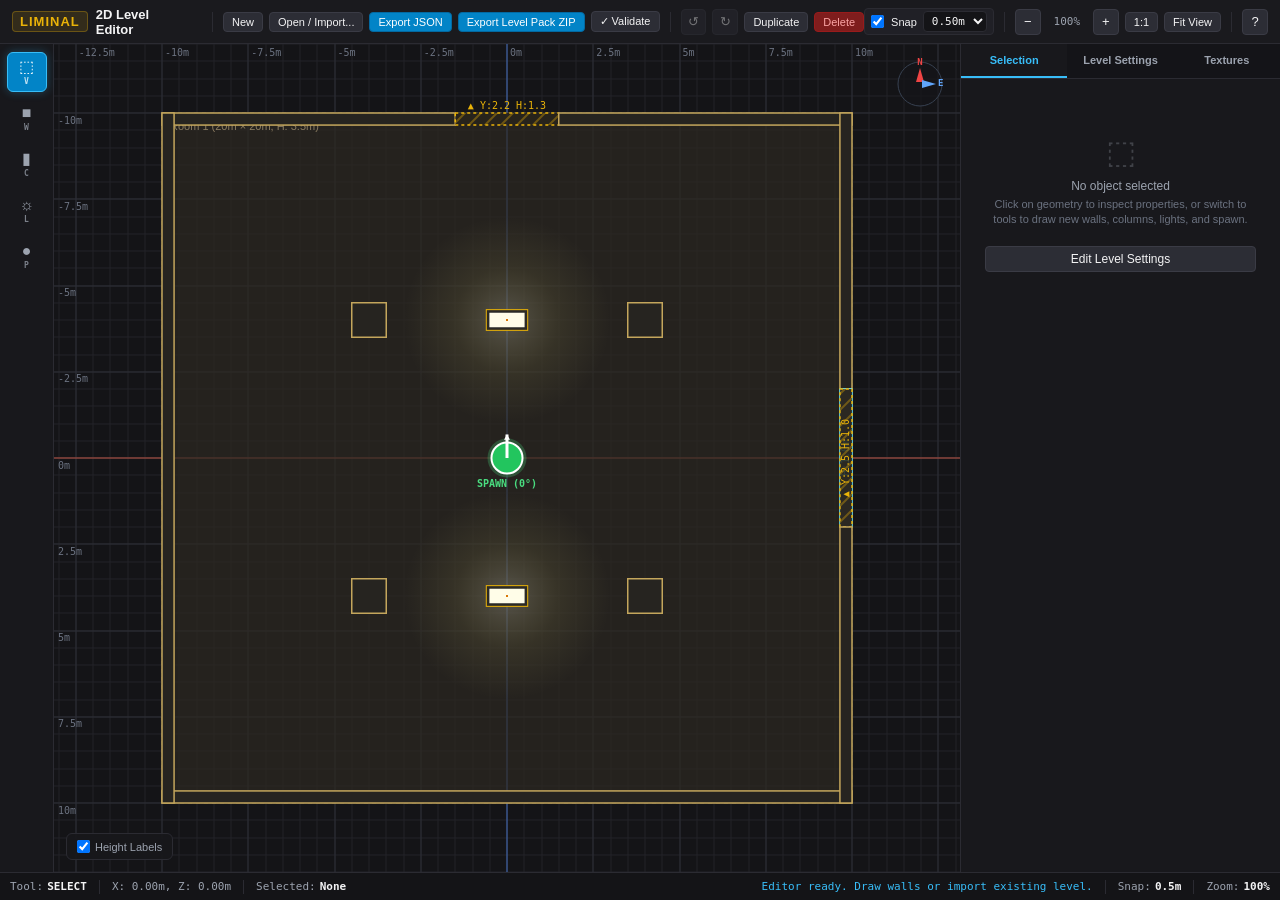
==== apps/liminal-rust/level-editor/index.html @ 93266866 "level editor" ====
<!DOCTYPE html>
<html lang="en">
<head>
  <meta charset="UTF-8">
  <meta name="viewport" content="width=device-width, initial-scale=1.0">
  <title>Liminal 2D Level Editor</title>
  <link rel="stylesheet" href="css/editor.css">
</head>
<body>
  <div class="editor-layout">
    <!-- TOP TOOLBAR -->
    <header class="app-toolbar">
      <div class="toolbar-group">
        <div class="app-title-group">
          <span class="app-logo">LIMINAL</span>
          <span class="app-name">2D Level Editor</span>
        </div>

        <div class="toolbar-divider"></div>

        <button class="btn btn-secondary btn-sm" id="btn-new" title="Create New Level">
          New
        </button>

        <input type="file" id="file-import-input" accept=".json,.zip" style="display: none;">
        <button class="btn btn-secondary btn-sm" id="btn-open" title="Open .json or .zip Level Pack">
          Open / Import...
        </button>

        <button class="btn btn-primary btn-sm" id="btn-export-json" title="Export standalone JSON level (Ctrl+S)">
          Export JSON
        </button>

        <button class="btn btn-primary btn-sm" id="btn-export-zip" title="Export complete .zip Level Pack with textures">
          Export Level Pack ZIP
        </button>

        <button class="btn btn-secondary btn-sm" id="btn-validate" title="Validate level compatibility with liminal-rust">
          ✓ Validate
        </button>

        <div class="toolbar-divider"></div>

        <button class="btn btn-secondary btn-icon-only" id="btn-undo" title="Undo (Ctrl+Z)" disabled>
          ↺
        </button>
        <button class="btn btn-secondary btn-icon-only" id="btn-redo" title="Redo (Ctrl+Y)" disabled>
          ↻
        </button>
        <button class="btn btn-secondary btn-sm" id="btn-duplicate" title="Duplicate selection (Ctrl+D)">
          Duplicate
        </button>
        <button class="btn btn-danger btn-sm" id="btn-delete" title="Delete selection (Del)">
          Delete
        </button>
      </div>

      <div class="toolbar-group">
        <div class="snap-control-row">
          <label class="checkbox-label" title="Toggle Grid Snapping (G)">
            <input type="checkbox" id="chk-snap" checked>
            <span>Snap</span>
          </label>
          <select id="select-snap-step" title="Grid Snap Step" style="width: auto; padding: 2px 4px; font-size: 11px;">
            <option value="0.05">0.05m</option>
            <option value="0.10">0.10m</option>
            <option value="0.25">0.25m</option>
            <option value="0.50" selected>0.50m</option>
            <option value="1.00">1.00m</option>
          </select>
        </div>

        <div class="toolbar-divider"></div>

        <button class="btn btn-secondary btn-icon-only" id="btn-zoom-out" title="Zoom Out (-)">−</button>
        <span class="zoom-badge" id="zoom-display">100%</span>
        <button class="btn btn-secondary btn-icon-only" id="btn-zoom-in" title="Zoom In (+)">+</button>
        <button class="btn btn-secondary btn-sm" id="btn-zoom-reset" title="Reset Zoom to 100%">1:1</button>
        <button class="btn btn-secondary btn-sm" id="btn-fit-view" title="Fit Camera to Level Geometry">Fit View</button>

        <div class="toolbar-divider"></div>

        <button class="btn btn-secondary btn-icon-only" id="btn-shortcuts-help" title="Keyboard Shortcuts (?)">?</button>
      </div>
    </header>

    <!-- LEFT TOOL PALETTE -->
    <aside class="app-tools">
      <button class="tool-btn active" data-tool="select" title="Select / Move / Resize Geometry (V)">
        <span class="tool-icon">⬚</span>
        <span class="tool-key">V</span>
      </button>

      <button class="tool-btn" data-tool="wall" title="Wall Tool - Click & Drag to create walls (W)">
        <span class="tool-icon">■</span>
        <span class="tool-key">W</span>
      </button>

      <button class="tool-btn" data-tool="column" title="Column / Block Tool - Place pillars & blocks (C)">
        <span class="tool-icon">▮</span>
        <span class="tool-key">C</span>
      </button>

      <button class="tool-btn" data-tool="light" title="Ceiling Light Tool - Click to place fluorescent light (L)">
        <span class="tool-icon">☼</span>
        <span class="tool-key">L</span>
      </button>

      <button class="tool-btn" data-tool="spawn" title="Player Spawn Tool - Place or move spawn point (P)">
        <span class="tool-icon">●</span>
        <span class="tool-key">P</span>
      </button>
    </aside>

    <!-- CENTER CANVAS VIEW -->
    <main class="canvas-wrapper">
      <canvas id="editor-canvas"></canvas>

      <div class="canvas-overlay-controls">
        <label class="canvas-chk-label" title="Display height and elevation labels on wall segments">
          <input type="checkbox" id="chk-show-heights" checked>
          <span>Height Labels</span>
        </label>
      </div>
    </main>

    <!-- RIGHT PROPERTIES PANEL -->
    <aside class="app-properties" id="properties-container">
      <!-- Injected by properties.js -->
    </aside>

    <!-- BOTTOM STATUS BAR -->
    <footer class="app-statusbar">
      <div class="status-left">
        <span class="status-item">Tool: <strong id="status-tool">SELECT</strong></span>
        <span class="status-divider"></span>
        <span class="status-item" id="status-coords">X: 0.00m, Z: 0.00m</span>
        <span class="status-divider"></span>
        <span class="status-item">Selected: <strong id="status-selection">None</strong></span>
      </div>

      <div class="status-right">
        <span class="status-msg" id="status-msg">Ready</span>
        <span class="status-divider"></span>
        <span class="status-item">Snap: <strong id="status-snap">0.5m</strong></span>
        <span class="status-divider"></span>
        <span class="status-item">Zoom: <strong id="status-zoom">100%</strong></span>
      </div>
    </footer>
  </div>

  <!-- VALIDATION MODAL -->
  <div class="modal" id="validation-modal">
    <div class="modal-dialog">
      <div class="modal-header">
        <h3>Level Compatibility Validation</h3>
        <button class="btn btn-secondary btn-icon-only modal-close">✕</button>
      </div>
      <div class="modal-body" id="validation-results">
        <!-- Injected dynamically -->
      </div>
      <div class="modal-footer">
        <button class="btn btn-primary modal-close">Close</button>
      </div>
    </div>
  </div>

  <!-- KEYBOARD SHORTCUTS MODAL -->
  <div class="modal" id="shortcuts-modal">
    <div class="modal-dialog">
      <div class="modal-header">
        <h3>Keyboard & Mouse Shortcuts</h3>
        <button class="btn btn-secondary btn-icon-only modal-close">✕</button>
      </div>
      <div class="modal-body">
        <table class="shortcuts-table">
          <tr><td><kbd>V</kbd></td><td>Select Tool</td></tr>
          <tr><td><kbd>W</kbd></td><td>Wall Tool (Click & drag to draw wall rectangle)</td></tr>
          <tr><td><kbd>C</kbd> / <kbd>B</kbd></td><td>Column / Block Tool (Click to place pillar)</td></tr>
          <tr><td><kbd>L</kbd></td><td>Ceiling Light Tool (Click to place fixture)</td></tr>
          <tr><td><kbd>P</kbd></td><td>Player Spawn Tool (Click to place spawn point)</td></tr>
          <tr><td><kbd>Middle Click Drag</kbd> / <kbd>Space + Drag</kbd> / <kbd>Right Click Drag</kbd></td><td>Pan Camera View</td></tr>
          <tr><td><kbd>Mouse Wheel</kbd></td><td>Zoom in / out centered at cursor</td></tr>
          <tr><td><kbd>Shift + Click</kbd></td><td>Add / remove object from selection</td></tr>
          <tr><td><kbd>Drag on Canvas</kbd></td><td>Marquee selection box</td></tr>
          <tr><td><kbd>Drag Handles</kbd></td><td>Resize selected wall geometry</td></tr>
          <tr><td><kbd>G</kbd></td><td>Toggle Snap to Grid</td></tr>
          <tr><td><kbd>Ctrl/Cmd + Z</kbd></td><td>Undo</td></tr>
          <tr><td><kbd>Ctrl/Cmd + Y</kbd> / <kbd>Ctrl/Cmd + Shift + Z</kbd></td><td>Redo</td></tr>
          <tr><td><kbd>Ctrl/Cmd + D</kbd></td><td>Duplicate Selected Geometry</td></tr>
          <tr><td><kbd>Ctrl/Cmd + A</kbd></td><td>Select All Objects</td></tr>
          <tr><td><kbd>Delete</kbd> / <kbd>Backspace</kbd></td><td>Delete Selected Geometry</td></tr>
          <tr><td><kbd>Esc</kbd></td><td>Clear Selection / Return to Select Tool</td></tr>
          <tr><td><kbd>Ctrl/Cmd + S</kbd></td><td>Export Level JSON</td></tr>
        </table>
      </div>
      <div class="modal-footer">
        <button class="btn btn-primary modal-close">Close</button>
      </div>
    </div>
  </div>

  <!-- VENDOR & APPLICATION SCRIPTS -->
  <script src="js/jszip.min.js"></script>
  <script src="js/model.js"></script>
  <script src="js/renderer.js"></script>
  <script src="js/history.js"></script>
  <script src="js/properties.js"></script>
  <script src="js/io.js"></script>
  <script src="js/editor.js"></script>
  <script src="js/app.js"></script>
</body>
</html>
---- apps/liminal-rust/level-editor/css/editor.css ----
/* editor.css - Styling for Liminal 2D Level Editor */

:root {
  --bg-app: #121215;
  --bg-toolbar: #1a1a1e;
  --bg-panel: #18181c;
  --bg-card: #202025;
  --bg-input: #141417;
  --border-color: #2b2b32;
  --border-focus: #38bdf8;
  
  --text-main: #f4f4f5;
  --text-muted: #9ca3af;
  --text-subtle: #6b7280;

  --accent-cyan: #38bdf8;
  --accent-amber: #eab308;
  --accent-green: #22c55e;
  --accent-red: #ef4444;

  --header-height: 44px;
  --status-height: 28px;
  --tools-width: 54px;
  --props-width: 320px;
}

* {
  box-sizing: border-box;
  margin: 0;
  padding: 0;
  user-select: none;
}

body {
  font-family: -apple-system, BlinkMacSystemFont, "Segoe UI", Roboto, Helvetica, Arial, sans-serif;
  background-color: var(--bg-app);
  color: var(--text-main);
  overflow: hidden;
  height: 100vh;
  width: 100vw;
  font-size: 13px;
}

/* MAIN LAYOUT GRID */
.editor-layout {
  display: grid;
  grid-template-rows: var(--header-height) 1fr var(--status-height);
  grid-template-columns: var(--tools-width) 1fr var(--props-width);
  grid-template-areas:
    "toolbar toolbar toolbar"
    "tools   canvas  props"
    "status  status  status";
  height: 100vh;
  width: 100vw;
}

/* TOP TOOLBAR */
.app-toolbar {
  grid-area: toolbar;
  background-color: var(--bg-toolbar);
  border-bottom: 1px solid var(--border-color);
  display: flex;
  align-items: center;
  justify-content: space-between;
  padding: 0 12px;
  z-index: 20;
}

.toolbar-group {
  display: flex;
  align-items: center;
  gap: 6px;
}

.app-title-group {
  display: flex;
  align-items: center;
  gap: 8px;
  margin-right: 12px;
}

.app-logo {
  font-weight: 800;
  letter-spacing: 1px;
  font-size: 13px;
  color: var(--accent-amber);
  background: rgba(234, 179, 8, 0.12);
  padding: 2px 7px;
  border-radius: 4px;
  border: 1px solid rgba(234, 179, 8, 0.3);
}

.app-name {
  font-weight: 600;
  font-size: 13px;
  color: var(--text-main);
}

.toolbar-divider {
  width: 1px;
  height: 20px;
  background-color: var(--border-color);
  margin: 0 4px;
}

/* TOOLBAR BUTTONS */
.btn {
  display: inline-flex;
  align-items: center;
  justify-content: center;
  gap: 5px;
  background-color: #27272e;
  color: var(--text-main);
  border: 1px solid var(--border-color);
  border-radius: 4px;
  padding: 5px 10px;
  font-size: 12px;
  font-weight: 500;
  cursor: pointer;
  transition: all 0.15s ease;
  white-space: nowrap;
}

.btn:hover:not(:disabled) {
  background-color: #33333d;
  border-color: #3f3f4d;
}

.btn:active:not(:disabled) {
  background-color: #1e1e24;
}

.btn:disabled {
  opacity: 0.4;
  cursor: not-allowed;
}

.btn-primary {
  background-color: #0284c7;
  border-color: #0369a1;
  color: #ffffff;
}

.btn-primary:hover:not(:disabled) {
  background-color: #0ea5e9;
  border-color: #0284c7;
}

.btn-secondary {
  background-color: #2c2d35;
  border-color: #3a3b45;
}

.btn-danger {
  background-color: #7f1d1d;
  border-color: #991b1b;
  color: #fca5a5;
}

.btn-danger:hover:not(:disabled) {
  background-color: #991b1b;
}

.btn-sm {
  padding: 3px 8px;
  font-size: 11px;
}

.btn-xs {
  padding: 2px 6px;
  font-size: 10px;
}

.btn-block {
  width: 100%;
}

.btn-icon-only {
  width: 26px;
  height: 26px;
  padding: 0;
  font-size: 13px;
}

.toolbar-label {
  font-size: 11px;
  color: var(--text-muted);
}

.snap-control-row {
  display: flex;
  align-items: center;
  gap: 6px;
  background: #202026;
  border: 1px solid var(--border-color);
  padding: 2px 6px;
  border-radius: 4px;
}

.zoom-badge {
  font-family: monospace;
  font-size: 11px;
  color: var(--text-muted);
  min-width: 40px;
  text-align: center;
}

/* LEFT TOOL PALETTE */
.app-tools {
  grid-area: tools;
  background-color: var(--bg-panel);
  border-right: 1px solid var(--border-color);
  display: flex;
  flex-direction: column;
  align-items: center;
  padding: 8px 0;
  gap: 6px;
  z-index: 10;
}

.tool-btn {
  width: 40px;
  height: 40px;
  border-radius: 6px;
  background: transparent;
  border: 1px solid transparent;
  color: var(--text-muted);
  display: flex;
  flex-direction: column;
  align-items: center;
  justify-content: center;
  cursor: pointer;
  transition: all 0.15s ease;
  position: relative;
}

.tool-btn:hover {
  background-color: #272730;
  color: var(--text-main);
  border-color: var(--border-color);
}

.tool-btn.active {
  background-color: #0284c7;
  color: #ffffff;
  border-color: #38bdf8;
  box-shadow: 0 0 10px rgba(56, 189, 248, 0.3);
}

.tool-icon {
  font-size: 16px;
  line-height: 1;
}

.tool-key {
  font-size: 8px;
  font-weight: 700;
  opacity: 0.75;
  margin-top: 2px;
  font-family: monospace;
}

/* CENTER CANVAS VIEW */
.canvas-wrapper {
  grid-area: canvas;
  position: relative;
  width: 100%;
  height: 100%;
  background-color: #101014;
  overflow: hidden;
}

#editor-canvas {
  display: block;
  width: 100%;
  height: 100%;
}

/* CANVAS FLOATING VIEW CONTROLS */
.canvas-overlay-controls {
  position: absolute;
  bottom: 12px;
  left: 12px;
  background-color: rgba(24, 24, 28, 0.85);
  backdrop-filter: blur(8px);
  border: 1px solid var(--border-color);
  border-radius: 6px;
  padding: 6px 10px;
  display: flex;
  align-items: center;
  gap: 12px;
  pointer-events: auto;
}

.canvas-chk-label {
  display: inline-flex;
  align-items: center;
  gap: 5px;
  font-size: 11px;
  color: var(--text-muted);
  cursor: pointer;
}

.canvas-chk-label input {
  cursor: pointer;
}

/* RIGHT PROPERTIES PANEL */
.app-properties {
  grid-area: props;
  background-color: var(--bg-panel);
  border-left: 1px solid var(--border-color);
  display: flex;
  flex-direction: column;
  overflow: hidden;
  z-index: 10;
}

.panel-tabs {
  display: flex;
  background-color: #141418;
  border-bottom: 1px solid var(--border-color);
}

.tab-btn {
  flex: 1;
  background: transparent;
  border: none;
  border-bottom: 2px solid transparent;
  color: var(--text-muted);
  padding: 10px 4px;
  font-size: 11px;
  font-weight: 600;
  cursor: pointer;
  transition: all 0.15s ease;
  text-align: center;
}

.tab-btn:hover {
  color: var(--text-main);
  background-color: rgba(255, 255, 255, 0.02);
}

.tab-btn.active {
  color: var(--accent-cyan);
  border-bottom-color: var(--accent-cyan);
  background-color: var(--bg-panel);
}

.panel-content {
  flex: 1;
  overflow-y: auto;
  padding: 14px;
}

.prop-section {
  display: flex;
  flex-direction: column;
  gap: 10px;
}

.section-title {
  display: flex;
  align-items: center;
  justify-content: space-between;
  margin-bottom: 4px;
}

.type-badge {
  font-size: 11px;
  font-weight: 700;
  padding: 3px 8px;
  border-radius: 4px;
  text-transform: uppercase;
  letter-spacing: 0.5px;
}

.wall-badge {
  background: rgba(234, 179, 8, 0.15);
  color: #facc15;
  border: 1px solid rgba(234, 179, 8, 0.3);
}

.light-badge {
  background: rgba(254, 240, 138, 0.15);
  color: #fef08a;
  border: 1px solid rgba(254, 240, 138, 0.3);
}

.spawn-badge {
  background: rgba(34, 197, 94, 0.15);
  color: #4ade80;
  border: 1px solid rgba(34, 197, 94, 0.3);
}

.multi-badge {
  background: rgba(56, 189, 248, 0.15);
  color: #38bdf8;
  border: 1px solid rgba(56, 189, 248, 0.3);
}

.level-badge {
  background: rgba(148, 163, 184, 0.15);
  color: #cbd5e1;
  border: 1px solid rgba(148, 163, 184, 0.3);
}

.tex-badge {
  background: rgba(168, 85, 247, 0.15);
  color: #c084fc;
  border: 1px solid rgba(168, 85, 247, 0.3);
}

.prop-id {
  font-family: monospace;
  font-size: 10px;
  color: var(--text-subtle);
}

.section-divider {
  height: 1px;
  background-color: var(--border-color);
  margin: 6px 0;
}

.section-subtitle {
  font-size: 11px;
  font-weight: 700;
  color: var(--text-muted);
  text-transform: uppercase;
  letter-spacing: 0.5px;
}

/* FORM ELEMENTS */
.form-group {
  display: flex;
  flex-direction: column;
  gap: 4px;
}

.form-group-row {
  display: grid;
  grid-template-columns: 1fr 1fr;
  gap: 8px;
}

label {
  font-size: 11px;
  color: var(--text-muted);
  font-weight: 500;
}

.checkbox-label {
  display: flex;
  align-items: center;
  gap: 7px;
  font-size: 11px;
  color: var(--text-main);
  cursor: pointer;
}

.checkbox-label input {
  cursor: pointer;
}

input[type="text"],
input[type="number"],
select {
  background-color: var(--bg-input);
  border: 1px solid var(--border-color);
  color: var(--text-main);
  padding: 6px 8px;
  border-radius: 4px;
  font-size: 12px;
  width: 100%;
  font-family: monospace;
  user-select: text;
}

input[type="text"]:focus,
input[type="number"]:focus,
select:focus {
  outline: none;
  border-color: var(--border-focus);
  box-shadow: 0 0 0 1px var(--border-focus);
}

.input-with-addons {
  position: relative;
  display: flex;
  align-items: center;
}

.unit-addon {
  position: absolute;
  right: 8px;
  font-size: 11px;
  color: var(--text-subtle);
  pointer-events: none;
}

.input-with-action {
  display: flex;
  gap: 6px;
}

.helper-text {
  font-size: 10px;
  color: var(--text-subtle);
}

.quick-presets-row {
  display: flex;
  align-items: center;
  flex-wrap: wrap;
  gap: 4px;
  margin-top: 2px;
}

.preset-label {
  font-size: 10px;
  color: var(--text-subtle);
}

/* MATERIAL SELECTOR */
.mat-picker-row {
  display: flex;
  align-items: center;
  gap: 8px;
}

.mat-preview-thumb {
  width: 28px;
  height: 28px;
  border-radius: 4px;
  border: 1px solid var(--border-color);
  object-fit: cover;
  background: #111;
  flex-shrink: 0;
}

.mat-select {
  flex: 1;
}

/* PER-FACE MATERIALS DETAILS */
.advanced-faces-details {
  border: 1px solid var(--border-color);
  border-radius: 4px;
  padding: 6px 8px;
  background: #151518;
}

.advanced-faces-details summary {
  font-size: 11px;
  color: var(--text-muted);
  cursor: pointer;
  font-weight: 500;
}

.faces-grid {
  display: flex;
  flex-direction: column;
  gap: 6px;
  margin-top: 8px;
}

/* ACTION BUTTONS */
.action-btn-row {
  display: grid;
  grid-template-columns: 1fr 1fr;
  gap: 8px;
  margin-top: 8px;
}

/* EMPTY STATE */
.empty-state {
  text-align: center;
  padding: 40px 10px;
  color: var(--text-muted);
}

.empty-icon {
  font-size: 32px;
  opacity: 0.3;
  margin-bottom: 8px;
}

.empty-state p {
  font-size: 12px;
  margin-bottom: 4px;
}

.empty-state .subtext {
  font-size: 11px;
  color: var(--text-subtle);
  line-height: 1.4;
}

.empty-state-sm {
  text-align: center;
  padding: 20px 8px;
  color: var(--text-subtle);
  font-size: 11px;
}

.quick-nav-box {
  margin-top: 18px;
}

/* TEXTURE PACK MANAGER */
.tex-list {
  display: flex;
  flex-direction: column;
  gap: 6px;
  margin-top: 6px;
}

.tex-card {
  display: flex;
  align-items: center;
  gap: 8px;
  background: var(--bg-card);
  border: 1px solid var(--border-color);
  padding: 6px 8px;
  border-radius: 5px;
}

.tex-thumb {
  width: 34px;
  height: 34px;
  border-radius: 4px;
  border: 1px solid var(--border-color);
  object-fit: cover;
  background: #111;
  flex-shrink: 0;
}

.tex-meta {
  flex: 1;
  overflow: hidden;
}

.tex-id {
  font-size: 11px;
  font-family: monospace;
  font-weight: 600;
  color: var(--accent-cyan);
  white-space: nowrap;
  overflow: hidden;
  text-overflow: ellipsis;
}

.tex-name {
  font-size: 12px;
  font-weight: 500;
  color: var(--text-main);
}

.tex-dims {
  font-size: 10px;
  color: var(--text-subtle);
}

.tex-warning {
  font-size: 9px;
  color: var(--accent-amber);
  font-weight: 600;
}

.tex-card.tex-oversized {
  border-color: rgba(234, 179, 8, 0.4);
}

.core-card .tex-id {
  color: var(--text-muted);
}

/* BOTTOM STATUS BAR */
.app-statusbar {
  grid-area: status;
  background-color: #141417;
  border-top: 1px solid var(--border-color);
  display: flex;
  align-items: center;
  justify-content: space-between;
  padding: 0 10px;
  font-size: 11px;
  color: var(--text-muted);
  font-family: monospace;
  z-index: 20;
}

.status-left,
.status-right {
  display: flex;
  align-items: center;
  gap: 12px;
}

.status-item {
  display: inline-flex;
  align-items: center;
  gap: 4px;
}

.status-item strong {
  color: var(--text-main);
}

.status-divider {
  width: 1px;
  height: 14px;
  background: var(--border-color);
}

.status-msg {
  color: #38bdf8;
  font-weight: 500;
}

/* MODALS */
.modal {
  display: none;
  position: fixed;
  top: 0;
  left: 0;
  width: 100vw;
  height: 100vh;
  background: rgba(0, 0, 0, 0.75);
  backdrop-filter: blur(4px);
  z-index: 100;
  align-items: center;
  justify-content: center;
}

.modal.open {
  display: flex;
}

.modal-dialog {
  background: var(--bg-panel);
  border: 1px solid var(--border-color);
  border-radius: 8px;
  width: 520px;
  max-width: 90vw;
  max-height: 85vh;
  display: flex;
  flex-direction: column;
  box-shadow: 0 20px 40px rgba(0, 0, 0, 0.6);
}

.modal-header {
  display: flex;
  align-items: center;
  justify-content: space-between;
  padding: 12px 16px;
  border-bottom: 1px solid var(--border-color);
}

.modal-header h3 {
  font-size: 14px;
  font-weight: 600;
}

.modal-body {
  padding: 16px;
  overflow-y: auto;
}

.modal-footer {
  display: flex;
  justify-content: flex-end;
  padding: 10px 16px;
  border-top: 1px solid var(--border-color);
}

.valid-banner {
  display: flex;
  gap: 12px;
  padding: 12px;
  border-radius: 6px;
  margin-bottom: 14px;
}

.valid-banner.success {
  background: rgba(34, 197, 94, 0.15);
  border: 1px solid rgba(34, 197, 94, 0.35);
  color: #4ade80;
}

.valid-banner.warning {
  background: rgba(234, 179, 8, 0.15);
  border: 1px solid rgba(234, 179, 8, 0.35);
  color: #facc15;
}

.valid-banner.danger {
  background: rgba(239, 68, 68, 0.15);
  border: 1px solid rgba(239, 68, 68, 0.35);
  color: #f87171;
}

.valid-banner .icon {
  font-size: 20px;
  line-height: 1;
}

.val-list {
  list-style: none;
  margin: 6px 0 14px 0;
  display: flex;
  flex-direction: column;
  gap: 4px;
}

.val-list li {
  font-family: monospace;
  font-size: 11px;
  padding: 4px 8px;
  border-radius: 4px;
}

.error-list li {
  background: rgba(239, 68, 68, 0.1);
  color: #fca5a5;
  border-left: 2px solid #ef4444;
}

.warn-list li {
  background: rgba(234, 179, 8, 0.1);
  color: #fde047;
  border-left: 2px solid #eab308;
}

.val-summary {
  display: grid;
  grid-template-columns: 1fr 1fr;
  gap: 8px;
  padding: 10px;
  background: #141418;
  border-radius: 5px;
  font-size: 11px;
}

/* SHORTCUTS TABLE */
.shortcuts-table {
  width: 100%;
  border-collapse: collapse;
  font-size: 12px;
}

.shortcuts-table td {
  padding: 6px 4px;
  border-bottom: 1px solid #23232a;
}

.shortcuts-table kbd {
  background: #272730;
  border: 1px solid #3c3c48;
  border-radius: 3px;
  padding: 2px 6px;
  font-family: monospace;
  font-size: 11px;
  color: #f4f4f5;
}
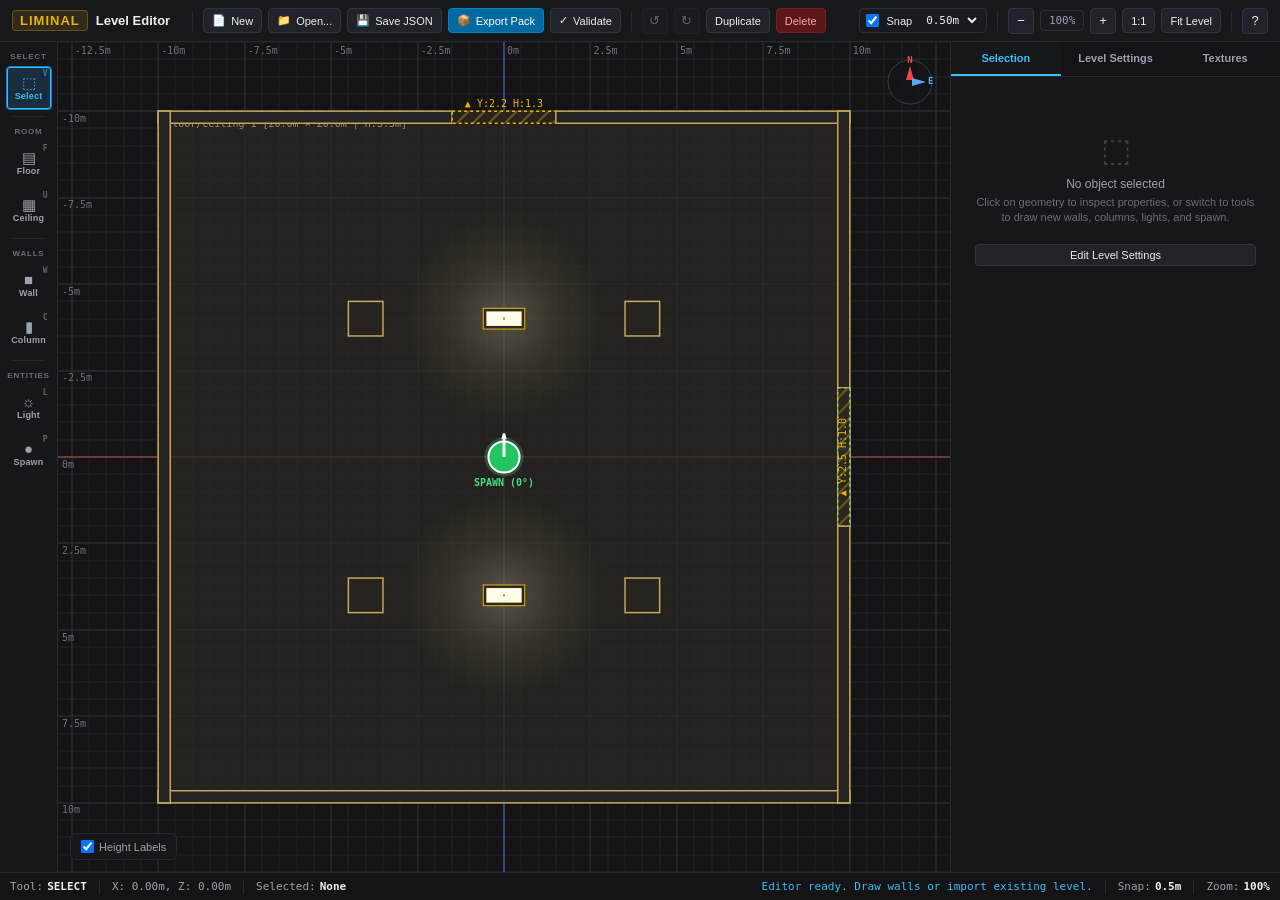
==== commit 2573c598: "level editor upgrades" ====
--- a/apps/liminal-rust/level-editor/index.html
+++ b/apps/liminal-rust/level-editor/index.html
@@ -13,30 +13,30 @@
       <div class="toolbar-group">
         <div class="app-title-group">
           <span class="app-logo">LIMINAL</span>
-          <span class="app-name">2D Level Editor</span>
+          <span class="app-name">Level Editor</span>
         </div>
 
         <div class="toolbar-divider"></div>
 
-        <button class="btn btn-secondary btn-sm" id="btn-new" title="Create New Level">
-          New
+        <button class="btn btn-secondary btn-sm" id="btn-new" title="New Level">
+          <span class="btn-icon">📄</span> New
         </button>
 
         <input type="file" id="file-import-input" accept=".json,.zip" style="display: none;">
-        <button class="btn btn-secondary btn-sm" id="btn-open" title="Open .json or .zip Level Pack">
-          Open / Import...
-        </button>
-
-        <button class="btn btn-primary btn-sm" id="btn-export-json" title="Export standalone JSON level (Ctrl+S)">
-          Export JSON
+        <button class="btn btn-secondary btn-sm" id="btn-open" title="Open / Import .json or .zip Level Pack">
+          <span class="btn-icon">📁</span> Open...
+        </button>
+
+        <button class="btn btn-secondary btn-sm" id="btn-export-json" title="Export standalone JSON level (Ctrl+S)">
+          <span class="btn-icon">💾</span> Save JSON
         </button>
 
         <button class="btn btn-primary btn-sm" id="btn-export-zip" title="Export complete .zip Level Pack with textures">
-          Export Level Pack ZIP
+          <span class="btn-icon">📦</span> Export Pack
         </button>
 
         <button class="btn btn-secondary btn-sm" id="btn-validate" title="Validate level compatibility with liminal-rust">
-          ✓ Validate
+          <span class="btn-icon">✓</span> Validate
         </button>
 
         <div class="toolbar-divider"></div>
@@ -61,7 +61,7 @@
             <input type="checkbox" id="chk-snap" checked>
             <span>Snap</span>
           </label>
-          <select id="select-snap-step" title="Grid Snap Step" style="width: auto; padding: 2px 4px; font-size: 11px;">
+          <select id="select-snap-step" title="Grid Snap Step" class="toolbar-select">
             <option value="0.05">0.05m</option>
             <option value="0.10">0.10m</option>
             <option value="0.25">0.25m</option>
@@ -76,7 +76,7 @@
         <span class="zoom-badge" id="zoom-display">100%</span>
         <button class="btn btn-secondary btn-icon-only" id="btn-zoom-in" title="Zoom In (+)">+</button>
         <button class="btn btn-secondary btn-sm" id="btn-zoom-reset" title="Reset Zoom to 100%">1:1</button>
-        <button class="btn btn-secondary btn-sm" id="btn-fit-view" title="Fit Camera to Level Geometry">Fit View</button>
+        <button class="btn btn-secondary btn-sm" id="btn-fit-view" title="Fit Camera to Level Geometry">Fit Level</button>
 
         <div class="toolbar-divider"></div>
 
@@ -86,28 +86,55 @@
 
     <!-- LEFT TOOL PALETTE -->
     <aside class="app-tools">
+      <div class="tool-section-label">SELECT</div>
       <button class="tool-btn active" data-tool="select" title="Select / Move / Resize Geometry (V)">
         <span class="tool-icon">⬚</span>
+        <span class="tool-name">Select</span>
         <span class="tool-key">V</span>
       </button>
+
+      <div class="tool-divider"></div>
+      <div class="tool-section-label">ROOM</div>
+
+      <button class="tool-btn" data-tool="floor" title="Floor Tool - Click & Drag to create floor slab (F)">
+        <span class="tool-icon">▤</span>
+        <span class="tool-name">Floor</span>
+        <span class="tool-key">F</span>
+      </button>
+
+      <button class="tool-btn" data-tool="ceiling" title="Ceiling Tool - Click & Drag to create ceiling section (U)">
+        <span class="tool-icon">▦</span>
+        <span class="tool-name">Ceiling</span>
+        <span class="tool-key">U</span>
+      </button>
+
+      <div class="tool-divider"></div>
+      <div class="tool-section-label">WALLS</div>
 
       <button class="tool-btn" data-tool="wall" title="Wall Tool - Click & Drag to create walls (W)">
         <span class="tool-icon">■</span>
+        <span class="tool-name">Wall</span>
         <span class="tool-key">W</span>
       </button>
 
       <button class="tool-btn" data-tool="column" title="Column / Block Tool - Place pillars & blocks (C)">
         <span class="tool-icon">▮</span>
+        <span class="tool-name">Column</span>
         <span class="tool-key">C</span>
       </button>
+
+      <div class="tool-divider"></div>
+      <div class="tool-section-label">ENTITIES</div>
 
       <button class="tool-btn" data-tool="light" title="Ceiling Light Tool - Click to place fluorescent light (L)">
         <span class="tool-icon">☼</span>
+        <span class="tool-name">Light</span>
         <span class="tool-key">L</span>
       </button>
 
       <button class="tool-btn" data-tool="spawn" title="Player Spawn Tool - Place or move spawn point (P)">
         <span class="tool-icon">●</span>
+        <span class="tool-name">Spawn</span>
         <span class="tool-key">P</span>
       </button>
     </aside>
@@ -174,10 +201,12 @@
       </div>
       <div class="modal-body">
         <table class="shortcuts-table">
-          <tr><td><kbd>V</kbd></td><td>Select Tool</td></tr>
+          <tr><td><kbd>V</kbd></td><td>Select Tool (Click to select, drag to move/resize)</td></tr>
+          <tr><td><kbd>F</kbd></td><td>Floor Tool (Click & drag to create floor slab)</td></tr>
+          <tr><td><kbd>U</kbd></td><td>Ceiling Tool (Click & drag to create ceiling section)</td></tr>
           <tr><td><kbd>W</kbd></td><td>Wall Tool (Click & drag to draw wall rectangle)</td></tr>
-          <tr><td><kbd>C</kbd> / <kbd>B</kbd></td><td>Column / Block Tool (Click to place pillar)</td></tr>
-          <tr><td><kbd>L</kbd></td><td>Ceiling Light Tool (Click to place fixture)</td></tr>
+          <tr><td><kbd>C</kbd> / <kbd>B</kbd></td><td>Column / Block Tool (Click or drag to place pillar)</td></tr>
+          <tr><td><kbd>L</kbd></td><td>Ceiling Light Tool (Click to place fluorescent light)</td></tr>
           <tr><td><kbd>P</kbd></td><td>Player Spawn Tool (Click to place spawn point)</td></tr>
           <tr><td><kbd>Middle Click Drag</kbd> / <kbd>Space + Drag</kbd> / <kbd>Right Click Drag</kbd></td><td>Pan Camera View</td></tr>
           <tr><td><kbd>Mouse Wheel</kbd></td><td>Zoom in / out centered at cursor</td></tr>
--- a/apps/liminal-rust/level-editor/css/editor.css
+++ b/apps/liminal-rust/level-editor/css/editor.css
@@ -1,27 +1,28 @@
 /* editor.css - Styling for Liminal 2D Level Editor */
 
 :root {
-  --bg-app: #121215;
-  --bg-toolbar: #1a1a1e;
-  --bg-panel: #18181c;
-  --bg-card: #202025;
-  --bg-input: #141417;
-  --border-color: #2b2b32;
+  --bg-app: #101114;
+  --bg-toolbar: #17181c;
+  --bg-panel: #16171b;
+  --bg-card: #1e1f25;
+  --bg-input: #121316;
+  --border-color: #272830;
+  --border-subtle: #1f2026;
   --border-focus: #38bdf8;
   
-  --text-main: #f4f4f5;
-  --text-muted: #9ca3af;
-  --text-subtle: #6b7280;
+  --text-main: #ececf1;
+  --text-muted: #9ba1ad;
+  --text-subtle: #676d7a;
 
   --accent-cyan: #38bdf8;
   --accent-amber: #eab308;
   --accent-green: #22c55e;
   --accent-red: #ef4444;
 
-  --header-height: 44px;
+  --header-height: 42px;
   --status-height: 28px;
-  --tools-width: 54px;
-  --props-width: 320px;
+  --tools-width: 58px;
+  --props-width: 330px;
 }
 
 * {
@@ -109,61 +110,66 @@
   align-items: center;
   justify-content: center;
   gap: 5px;
-  background-color: #27272e;
+  background-color: #202127;
   color: var(--text-main);
-  border: 1px solid var(--border-color);
-  border-radius: 4px;
-  padding: 5px 10px;
-  font-size: 12px;
+  border: 1px solid #30313b;
+  border-radius: 4px;
+  padding: 4px 9px;
+  font-size: 11px;
   font-weight: 500;
   cursor: pointer;
-  transition: all 0.15s ease;
+  transition: background-color 0.12s ease, border-color 0.12s ease, color 0.12s ease;
   white-space: nowrap;
 }
 
 .btn:hover:not(:disabled) {
-  background-color: #33333d;
-  border-color: #3f3f4d;
+  background-color: #2b2c35;
+  border-color: #40424f;
+  color: #ffffff;
 }
 
 .btn:active:not(:disabled) {
-  background-color: #1e1e24;
+  background-color: #17181c;
+  border-color: #25262e;
 }
 
 .btn:disabled {
-  opacity: 0.4;
+  opacity: 0.35;
   cursor: not-allowed;
 }
 
 .btn-primary {
+  background-color: #0369a1;
+  border-color: #0284c7;
+  color: #ffffff;
+}
+
+.btn-primary:hover:not(:disabled) {
   background-color: #0284c7;
-  border-color: #0369a1;
-  color: #ffffff;
-}
-
-.btn-primary:hover:not(:disabled) {
-  background-color: #0ea5e9;
-  border-color: #0284c7;
+  border-color: #38bdf8;
 }
 
 .btn-secondary {
-  background-color: #2c2d35;
-  border-color: #3a3b45;
+  background-color: #22232a;
+  border-color: #31333e;
 }
 
 .btn-danger {
+  background-color: #5c1818;
+  border-color: #7f1d1d;
+  color: #fca5a5;
+}
+
+.btn-danger:hover:not(:disabled) {
   background-color: #7f1d1d;
   border-color: #991b1b;
-  color: #fca5a5;
-}
-
-.btn-danger:hover:not(:disabled) {
-  background-color: #991b1b;
+  color: #ffffff;
 }
 
 .btn-sm {
   padding: 3px 8px;
   font-size: 11px;
+  height: 25px;
 }
 
 .btn-xs {
@@ -191,18 +197,36 @@
   display: flex;
   align-items: center;
   gap: 6px;
-  background: #202026;
-  border: 1px solid var(--border-color);
-  padding: 2px 6px;
-  border-radius: 4px;
+  background: #191a20;
+  border: 1px solid #2d2f38;
+  padding: 1px 6px;
+  border-radius: 4px;
+  height: 25px;
+}
+
+.toolbar-select {
+  background-color: transparent !important;
+  border: none !important;
+  color: var(--text-main) !important;
+  padding: 0 4px !important;
+  font-size: 11px !important;
+  font-family: monospace !important;
+  cursor: pointer;
+  outline: none !important;
+  box-shadow: none !important;
+  width: auto !important;
 }
 
 .zoom-badge {
   font-family: monospace;
   font-size: 11px;
   color: var(--text-muted);
-  min-width: 40px;
+  min-width: 44px;
   text-align: center;
+  background: #191a20;
+  padding: 3px 6px;
+  border-radius: 4px;
+  border: 1px solid #2d2f38;
 }
 
 /* LEFT TOOL PALETTE */
@@ -213,15 +237,33 @@
   display: flex;
   flex-direction: column;
   align-items: center;
-  padding: 8px 0;
-  gap: 6px;
+  padding: 6px 0;
+  gap: 3px;
   z-index: 10;
+  overflow-y: auto;
+}
+
+.tool-section-label {
+  font-size: 8px;
+  font-weight: 700;
+  color: var(--text-subtle);
+  letter-spacing: 0.8px;
+  margin-top: 4px;
+  margin-bottom: 2px;
+  text-transform: uppercase;
+}
+
+.tool-divider {
+  width: 32px;
+  height: 1px;
+  background-color: var(--border-color);
+  margin: 3px 0;
 }
 
 .tool-btn {
-  width: 40px;
-  height: 40px;
-  border-radius: 6px;
+  width: 46px;
+  height: 44px;
+  border-radius: 4px;
   background: transparent;
   border: 1px solid transparent;
   color: var(--text-muted);
@@ -230,33 +272,43 @@
   align-items: center;
   justify-content: center;
   cursor: pointer;
-  transition: all 0.15s ease;
+  transition: all 0.12s ease;
   position: relative;
+  padding: 2px 0;
 }
 
 .tool-btn:hover {
-  background-color: #272730;
+  background-color: #23232b;
   color: var(--text-main);
-  border-color: var(--border-color);
+  border-color: #353540;
 }
 
 .tool-btn.active {
-  background-color: #0284c7;
-  color: #ffffff;
-  border-color: #38bdf8;
-  box-shadow: 0 0 10px rgba(56, 189, 248, 0.3);
+  background-color: #1a2c3d;
+  color: #38bdf8;
+  border-color: #0284c7;
+  box-shadow: inset 0 0 0 1px #38bdf8;
 }
 
 .tool-icon {
-  font-size: 16px;
+  font-size: 15px;
   line-height: 1;
 }
 
+.tool-name {
+  font-size: 9px;
+  font-weight: 600;
+  margin-top: 1px;
+  letter-spacing: 0.2px;
+}
+
 .tool-key {
+  position: absolute;
+  top: 2px;
+  right: 3px;
   font-size: 8px;
   font-weight: 700;
-  opacity: 0.75;
-  margin-top: 2px;
+  opacity: 0.55;
   font-family: monospace;
 }
 
@@ -381,6 +433,18 @@
   border: 1px solid rgba(234, 179, 8, 0.3);
 }
 
+.floor-badge {
+  background: rgba(180, 140, 80, 0.18);
+  color: #e2c08d;
+  border: 1px solid rgba(180, 140, 80, 0.35);
+}
+
+.ceiling-badge {
+  background: rgba(148, 163, 184, 0.18);
+  color: #e2e8f0;
+  border: 1px solid rgba(148, 163, 184, 0.35);
+}
+
 .light-badge {
   background: rgba(254, 240, 138, 0.15);
   color: #fef08a;
@@ -572,6 +636,44 @@
   gap: 8px;
   margin-top: 8px;
 }
+
+.rooms-overview-list {
+  display: flex;
+  flex-direction: column;
+  gap: 4px;
+  margin-top: 6px;
+}
+
+.room-overview-item {
+  display: flex;
+  align-items: center;
+  justify-content: space-between;
+  background: var(--bg-card);
+  border: 1px solid var(--border-color);
+  padding: 6px 8px;
+  border-radius: 4px;
+  font-size: 11px;
+}
+
+.room-overview-item.selected {
+  border-color: var(--accent-cyan);
+  background: rgba(56, 189, 248, 0.08);
+}
+
+.room-overview-info {
+  display: flex;
+  flex-direction: column;
+  gap: 2px;
+}
+
+.room-overview-info span {
+  font-size: 10px;
+  color: var(--text-subtle);
+  font-family: monospace;
+}
+
+.mt-1 { margin-top: 4px; }
+.mt-2 { margin-top: 8px; }
 
 /* EMPTY STATE */
 .empty-state {
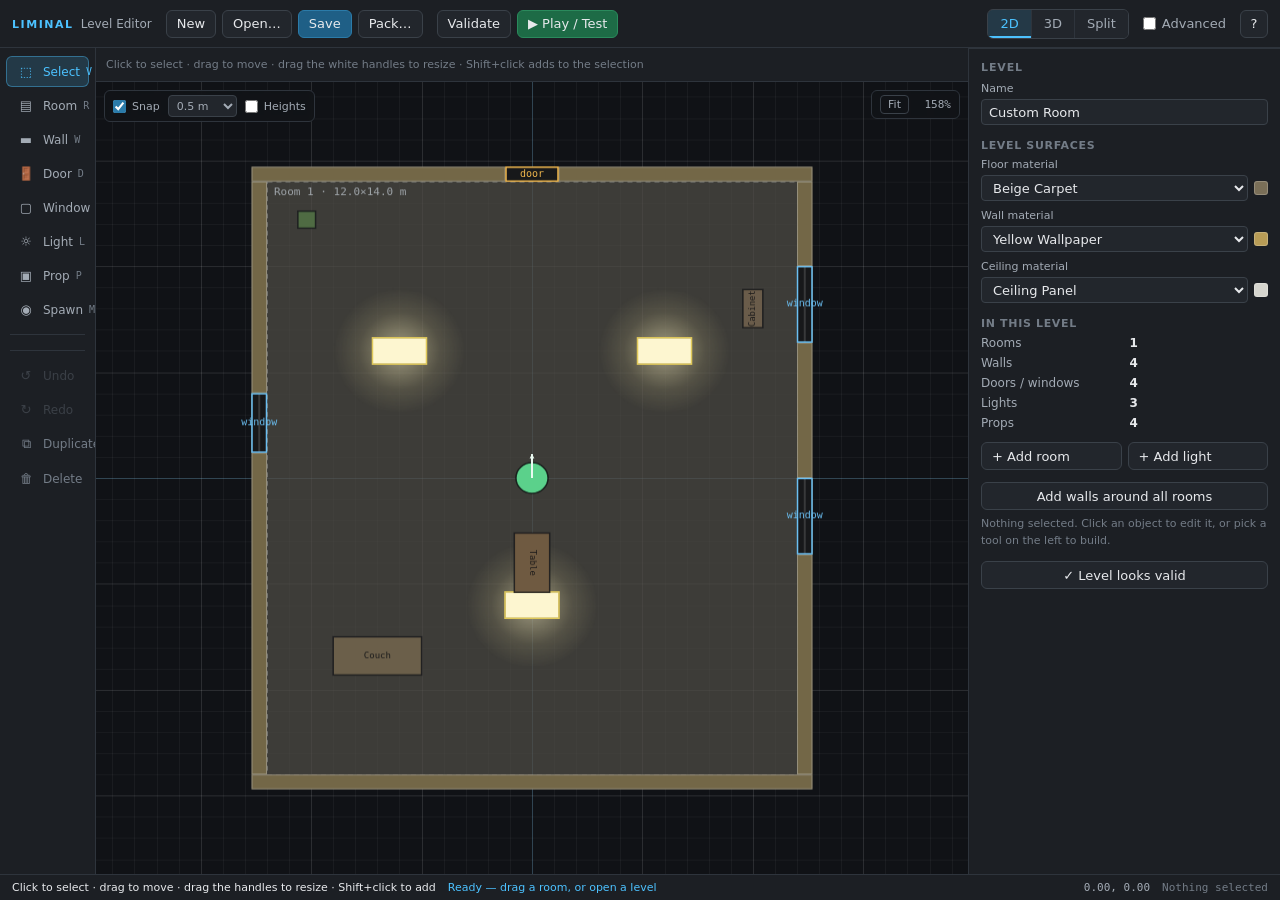
==== commit 453c3ca0: "updated liminal rust level editor" ====
--- a/apps/liminal-rust/level-editor/index.html
+++ b/apps/liminal-rust/level-editor/index.html
@@ -3,237 +3,256 @@
 <head>
   <meta charset="UTF-8">
   <meta name="viewport" content="width=device-width, initial-scale=1.0">
-  <title>Liminal 2D Level Editor</title>
+  <title>Liminal Level Editor</title>
   <link rel="stylesheet" href="css/editor.css">
 </head>
 <body>
-  <div class="editor-layout">
-    <!-- TOP TOOLBAR -->
-    <header class="app-toolbar">
-      <div class="toolbar-group">
-        <div class="app-title-group">
-          <span class="app-logo">LIMINAL</span>
-          <span class="app-name">Level Editor</span>
+  <div class="app">
+    <!-- TOP BAR: file actions on the left, view switching on the right -->
+    <header class="topbar">
+      <div class="brand">
+        <span class="brand-mark">LIMINAL</span>
+        <span class="brand-name">Level Editor</span>
+      </div>
+
+      <div class="topbar-group">
+        <button class="btn" id="btn-new" title="Start a new level">New</button>
+        <input type="file" id="file-import-input" accept=".json,.zip" hidden>
+        <button class="btn" id="btn-open" title="Open a .json level or .zip level pack">Open…</button>
+        <button class="btn btn-primary" id="btn-save" title="Save level JSON (Ctrl/Cmd+S)">Save</button>
+        <button class="btn" id="btn-export-pack" title="Export a .zip level pack with textures">Pack…</button>
+      </div>
+
+      <div class="topbar-group">
+        <button class="btn" id="btn-validate" title="Check the level against the game's rules">Validate</button>
+        <button class="btn btn-accent" id="btn-play" title="Validate and prepare the level for the game">▶ Play / Test</button>
+      </div>
+
+      <div class="topbar-spacer"></div>
+
+      <div class="segmented" id="view-switch" role="group" aria-label="View mode">
+        <button class="seg-btn" data-view="2d" title="2D plan view (1)">2D</button>
+        <button class="seg-btn" data-view="3d" title="3D preview (2)">3D</button>
+        <button class="seg-btn" data-view="split" title="2D and 3D together (3)">Split</button>
+      </div>
+
+      <label class="switch" title="Show advanced numeric controls and internal identifiers">
+        <input type="checkbox" id="chk-advanced">
+        <span>Advanced</span>
+      </label>
+
+      <button class="btn btn-icon" id="btn-help" title="Keyboard shortcuts (?)">?</button>
+    </header>
+
+    <div class="workspace">
+      <!-- LEFT: the tools. Everything the user needs to build a level. -->
+      <nav class="toolrail" aria-label="Tools">
+        <button class="tool" data-tool="select" title="Select, move and resize (V)">
+          <span class="tool-icon">⬚</span><span class="tool-label">Select</span><span class="tool-key">V</span>
+        </button>
+        <button class="tool" data-tool="room" title="Drag out a room (R)">
+          <span class="tool-icon">▤</span><span class="tool-label">Room</span><span class="tool-key">R</span>
+        </button>
+        <button class="tool" data-tool="wall" title="Drag out a wall or divider (W)">
+          <span class="tool-icon">▬</span><span class="tool-label">Wall</span><span class="tool-key">W</span>
+        </button>
+        <button class="tool" data-tool="door" title="Click or drag on a wall to cut a doorway (D)">
+          <span class="tool-icon">🚪</span><span class="tool-label">Door</span><span class="tool-key">D</span>
+        </button>
+        <button class="tool" data-tool="window" title="Click or drag on a wall to cut a window (N)">
+          <span class="tool-icon">▢</span><span class="tool-label">Window</span><span class="tool-key">N</span>
+        </button>
+        <button class="tool" data-tool="light" title="Click to place a ceiling light (L)">
+          <span class="tool-icon">☼</span><span class="tool-label">Light</span><span class="tool-key">L</span>
+        </button>
+        <button class="tool" data-tool="prop" title="Place furniture and appliances (P)">
+          <span class="tool-icon">▣</span><span class="tool-label">Prop</span><span class="tool-key">P</span>
+        </button>
+        <button class="tool" data-tool="spawn" title="Place the player start (M)">
+          <span class="tool-icon">◉</span><span class="tool-label">Spawn</span><span class="tool-key">M</span>
+        </button>
+
+        <div class="rail-sep"></div>
+
+        <button class="tool tool-quiet" data-tool="patch" title="Paint a floor material patch (Advanced)">
+          <span class="tool-icon">▨</span><span class="tool-label">Patch</span><span class="tool-key">T</span>
+        </button>
+
+        <div class="rail-sep"></div>
+
+        <button class="tool tool-quiet" id="btn-undo" title="Undo (Ctrl/Cmd+Z)" disabled>
+          <span class="tool-icon">↺</span><span class="tool-label">Undo</span>
+        </button>
+        <button class="tool tool-quiet" id="btn-redo" title="Redo (Ctrl/Cmd+Shift+Z)" disabled>
+          <span class="tool-icon">↻</span><span class="tool-label">Redo</span>
+        </button>
+        <button class="tool tool-quiet" id="btn-duplicate" title="Duplicate the selection (Ctrl/Cmd+D)">
+          <span class="tool-icon">⧉</span><span class="tool-label">Duplicate</span>
+        </button>
+        <button class="tool tool-quiet" id="btn-delete" title="Delete the selection (Del)">
+          <span class="tool-icon">🗑</span><span class="tool-label">Delete</span>
+        </button>
+      </nav>
+
+      <!-- CENTRE: 2D plan, 3D preview, or both -->
+      <section class="views" id="views">
+        <div class="tool-options" id="tool-options"></div>
+
+        <div class="panes" id="panes">
+          <div class="pane pane-2d" id="pane-2d">
+            <canvas id="canvas-2d"></canvas>
+            <div class="pane-overlay pane-overlay-left">
+              <label class="mini-switch" title="Snap to the grid (G)">
+                <input type="checkbox" id="chk-snap" checked><span>Snap</span>
+              </label>
+              <select id="select-snap" class="mini-select" title="Grid step">
+                <option value="0.05">0.05 m</option>
+                <option value="0.1">0.1 m</option>
+                <option value="0.25">0.25 m</option>
+                <option value="0.5" selected>0.5 m</option>
+                <option value="1">1 m</option>
+              </select>
+              <label class="mini-switch" id="wrap-height-labels" title="Show wall heights in the plan">
+                <input type="checkbox" id="chk-heights"><span>Heights</span>
+              </label>
+            </div>
+            <div class="pane-overlay pane-overlay-right">
+              <button class="mini-btn" id="btn-fit" title="Fit the level in view (F)">Fit</button>
+              <span class="mini-readout" id="zoom-readout">100%</span>
+            </div>
+            <div class="pane-fallback" id="pane-2d-fallback" hidden>
+              <p>2D view unavailable.</p>
+            </div>
+          </div>
+
+          <div class="pane pane-3d" id="pane-3d">
+            <canvas id="canvas-3d" tabindex="0"></canvas>
+            <div class="pane-overlay pane-overlay-right">
+              <button class="mini-btn" id="btn-3d-xray" title="See through walls">X-Ray</button>
+              <button class="mini-btn" id="btn-3d-ceilings" title="Show ceilings">Ceilings</button>
+              <button class="mini-btn" id="btn-3d-focus" title="Focus the selection or the whole level (F)">Focus</button>
+              <button class="mini-btn" id="btn-3d-reset" title="Reset the camera (R)">Reset</button>
+            </div>
+            <div class="pane-fallback" id="pane-3d-fallback" hidden>
+              <p><strong>3D preview unavailable</strong></p>
+              <p class="muted">This browser does not provide WebGL. The 2D editor keeps working normally.</p>
+            </div>
+          </div>
         </div>
-
-        <div class="toolbar-divider"></div>
-
-        <button class="btn btn-secondary btn-sm" id="btn-new" title="New Level">
-          <span class="btn-icon">📄</span> New
-        </button>
-
-        <input type="file" id="file-import-input" accept=".json,.zip" style="display: none;">
-        <button class="btn btn-secondary btn-sm" id="btn-open" title="Open / Import .json or .zip Level Pack">
-          <span class="btn-icon">📁</span> Open...
-        </button>
-
-        <button class="btn btn-secondary btn-sm" id="btn-export-json" title="Export standalone JSON level (Ctrl+S)">
-          <span class="btn-icon">💾</span> Save JSON
-        </button>
-
-        <button class="btn btn-primary btn-sm" id="btn-export-zip" title="Export complete .zip Level Pack with textures">
-          <span class="btn-icon">📦</span> Export Pack
-        </button>
-
-        <button class="btn btn-secondary btn-sm" id="btn-validate" title="Validate level compatibility with liminal-rust">
-          <span class="btn-icon">✓</span> Validate
-        </button>
-
-        <div class="toolbar-divider"></div>
-
-        <button class="btn btn-secondary btn-icon-only" id="btn-undo" title="Undo (Ctrl+Z)" disabled>
-          ↺
-        </button>
-        <button class="btn btn-secondary btn-icon-only" id="btn-redo" title="Redo (Ctrl+Y)" disabled>
-          ↻
-        </button>
-        <button class="btn btn-secondary btn-sm" id="btn-duplicate" title="Duplicate selection (Ctrl+D)">
-          Duplicate
-        </button>
-        <button class="btn btn-danger btn-sm" id="btn-delete" title="Delete selection (Del)">
-          Delete
-        </button>
-      </div>
-
-      <div class="toolbar-group">
-        <div class="snap-control-row">
-          <label class="checkbox-label" title="Toggle Grid Snapping (G)">
-            <input type="checkbox" id="chk-snap" checked>
-            <span>Snap</span>
-          </label>
-          <select id="select-snap-step" title="Grid Snap Step" class="toolbar-select">
-            <option value="0.05">0.05m</option>
-            <option value="0.10">0.10m</option>
-            <option value="0.25">0.25m</option>
-            <option value="0.50" selected>0.50m</option>
-            <option value="1.00">1.00m</option>
-          </select>
+      </section>
+
+      <!-- RIGHT: prop browser (only with the Prop tool) + contextual inspector -->
+      <aside class="side">
+        <div class="prop-browser" id="prop-browser" hidden>
+          <div class="panel-title">
+            <span>Props</span>
+            <button class="mini-btn" id="btn-prop-browser-close" title="Close">✕</button>
+          </div>
+          <input type="search" id="prop-search" class="text-input" placeholder="Search props…" autocomplete="off">
+          <div class="chip-row" id="prop-categories"></div>
+          <div class="prop-grid" id="prop-grid"></div>
+          <p class="hint" id="prop-hint">Click a prop, then click in the view to place it.</p>
         </div>
 
-        <div class="toolbar-divider"></div>
-
-        <button class="btn btn-secondary btn-icon-only" id="btn-zoom-out" title="Zoom Out (-)">−</button>
-        <span class="zoom-badge" id="zoom-display">100%</span>
-        <button class="btn btn-secondary btn-icon-only" id="btn-zoom-in" title="Zoom In (+)">+</button>
-        <button class="btn btn-secondary btn-sm" id="btn-zoom-reset" title="Reset Zoom to 100%">1:1</button>
-        <button class="btn btn-secondary btn-sm" id="btn-fit-view" title="Fit Camera to Level Geometry">Fit Level</button>
-
-        <div class="toolbar-divider"></div>
-
-        <button class="btn btn-secondary btn-icon-only" id="btn-shortcuts-help" title="Keyboard Shortcuts (?)">?</button>
-      </div>
-    </header>
-
-    <!-- LEFT TOOL PALETTE -->
-    <aside class="app-tools">
-      <div class="tool-section-label">SELECT</div>
-      <button class="tool-btn active" data-tool="select" title="Select / Move / Resize Geometry (V)">
-        <span class="tool-icon">⬚</span>
-        <span class="tool-name">Select</span>
-        <span class="tool-key">V</span>
-      </button>
-
-      <div class="tool-divider"></div>
-      <div class="tool-section-label">ROOM</div>
-
-      <button class="tool-btn" data-tool="floor" title="Floor Tool - Click & Drag to create floor slab (F)">
-        <span class="tool-icon">▤</span>
-        <span class="tool-name">Floor</span>
-        <span class="tool-key">F</span>
-      </button>
-
-      <button class="tool-btn" data-tool="ceiling" title="Ceiling Tool - Click & Drag to create ceiling section (U)">
-        <span class="tool-icon">▦</span>
-        <span class="tool-name">Ceiling</span>
-        <span class="tool-key">U</span>
-      </button>
-
-      <div class="tool-divider"></div>
-      <div class="tool-section-label">WALLS</div>
-
-      <button class="tool-btn" data-tool="wall" title="Wall Tool - Click & Drag to create walls (W)">
-        <span class="tool-icon">■</span>
-        <span class="tool-name">Wall</span>
-        <span class="tool-key">W</span>
-      </button>
-
-      <button class="tool-btn" data-tool="column" title="Column / Block Tool - Place pillars & blocks (C)">
-        <span class="tool-icon">▮</span>
-        <span class="tool-name">Column</span>
-        <span class="tool-key">C</span>
-      </button>
-
-      <div class="tool-divider"></div>
-      <div class="tool-section-label">ENTITIES</div>
-
-      <button class="tool-btn" data-tool="light" title="Ceiling Light Tool - Click to place fluorescent light (L)">
-        <span class="tool-icon">☼</span>
-        <span class="tool-name">Light</span>
-        <span class="tool-key">L</span>
-      </button>
-
-      <button class="tool-btn" data-tool="spawn" title="Player Spawn Tool - Place or move spawn point (P)">
-        <span class="tool-icon">●</span>
-        <span class="tool-name">Spawn</span>
-        <span class="tool-key">P</span>
-      </button>
-    </aside>
-
-    <!-- CENTER CANVAS VIEW -->
-    <main class="canvas-wrapper">
-      <canvas id="editor-canvas"></canvas>
-
-      <div class="canvas-overlay-controls">
-        <label class="canvas-chk-label" title="Display height and elevation labels on wall segments">
-          <input type="checkbox" id="chk-show-heights" checked>
-          <span>Height Labels</span>
-        </label>
-      </div>
-    </main>
-
-    <!-- RIGHT PROPERTIES PANEL -->
-    <aside class="app-properties" id="properties-container">
-      <!-- Injected by properties.js -->
-    </aside>
-
-    <!-- BOTTOM STATUS BAR -->
-    <footer class="app-statusbar">
-      <div class="status-left">
-        <span class="status-item">Tool: <strong id="status-tool">SELECT</strong></span>
-        <span class="status-divider"></span>
-        <span class="status-item" id="status-coords">X: 0.00m, Z: 0.00m</span>
-        <span class="status-divider"></span>
-        <span class="status-item">Selected: <strong id="status-selection">None</strong></span>
-      </div>
-
-      <div class="status-right">
-        <span class="status-msg" id="status-msg">Ready</span>
-        <span class="status-divider"></span>
-        <span class="status-item">Snap: <strong id="status-snap">0.5m</strong></span>
-        <span class="status-divider"></span>
-        <span class="status-item">Zoom: <strong id="status-zoom">100%</strong></span>
-      </div>
+        <div class="inspector" id="inspector"></div>
+      </aside>
+    </div>
+
+    <!-- STATUS BAR -->
+    <footer class="statusbar">
+      <span class="status-hint" id="status-hint"></span>
+      <span class="status-message" id="status-message"></span>
+      <span class="status-spacer"></span>
+      <span class="status-item" id="status-coords">0.00, 0.00</span>
+      <span class="status-item status-selection" id="status-selection">Nothing selected</span>
     </footer>
   </div>
 
   <!-- VALIDATION MODAL -->
-  <div class="modal" id="validation-modal">
+  <div class="modal" id="validation-modal" hidden>
     <div class="modal-dialog">
       <div class="modal-header">
-        <h3>Level Compatibility Validation</h3>
-        <button class="btn btn-secondary btn-icon-only modal-close">✕</button>
-      </div>
-      <div class="modal-body" id="validation-results">
-        <!-- Injected dynamically -->
-      </div>
+        <h3>Level check</h3>
+        <button class="btn btn-icon modal-close" title="Close">✕</button>
+      </div>
+      <div class="modal-body" id="validation-results"></div>
       <div class="modal-footer">
-        <button class="btn btn-primary modal-close">Close</button>
-      </div>
-    </div>
-  </div>
-
-  <!-- KEYBOARD SHORTCUTS MODAL -->
-  <div class="modal" id="shortcuts-modal">
+        <button class="btn modal-close">Close</button>
+      </div>
+    </div>
+  </div>
+
+  <!-- PLAY / TEST MODAL -->
+  <div class="modal" id="play-modal" hidden>
     <div class="modal-dialog">
       <div class="modal-header">
-        <h3>Keyboard & Mouse Shortcuts</h3>
-        <button class="btn btn-secondary btn-icon-only modal-close">✕</button>
+        <h3>Play / Test in liminal-rust</h3>
+        <button class="btn btn-icon modal-close" title="Close">✕</button>
+      </div>
+      <div class="modal-body" id="play-results"></div>
+      <div class="modal-footer">
+        <button class="btn modal-close">Close</button>
+      </div>
+    </div>
+  </div>
+
+  <!-- HELP MODAL -->
+  <div class="modal" id="help-modal" hidden>
+    <div class="modal-dialog">
+      <div class="modal-header">
+        <h3>Controls</h3>
+        <button class="btn btn-icon modal-close" title="Close">✕</button>
       </div>
       <div class="modal-body">
-        <table class="shortcuts-table">
-          <tr><td><kbd>V</kbd></td><td>Select Tool (Click to select, drag to move/resize)</td></tr>
-          <tr><td><kbd>F</kbd></td><td>Floor Tool (Click & drag to create floor slab)</td></tr>
-          <tr><td><kbd>U</kbd></td><td>Ceiling Tool (Click & drag to create ceiling section)</td></tr>
-          <tr><td><kbd>W</kbd></td><td>Wall Tool (Click & drag to draw wall rectangle)</td></tr>
-          <tr><td><kbd>C</kbd> / <kbd>B</kbd></td><td>Column / Block Tool (Click or drag to place pillar)</td></tr>
-          <tr><td><kbd>L</kbd></td><td>Ceiling Light Tool (Click to place fluorescent light)</td></tr>
-          <tr><td><kbd>P</kbd></td><td>Player Spawn Tool (Click to place spawn point)</td></tr>
-          <tr><td><kbd>Middle Click Drag</kbd> / <kbd>Space + Drag</kbd> / <kbd>Right Click Drag</kbd></td><td>Pan Camera View</td></tr>
-          <tr><td><kbd>Mouse Wheel</kbd></td><td>Zoom in / out centered at cursor</td></tr>
-          <tr><td><kbd>Shift + Click</kbd></td><td>Add / remove object from selection</td></tr>
-          <tr><td><kbd>Drag on Canvas</kbd></td><td>Marquee selection box</td></tr>
-          <tr><td><kbd>Drag Handles</kbd></td><td>Resize selected wall geometry</td></tr>
-          <tr><td><kbd>G</kbd></td><td>Toggle Snap to Grid</td></tr>
-          <tr><td><kbd>Ctrl/Cmd + Z</kbd></td><td>Undo</td></tr>
-          <tr><td><kbd>Ctrl/Cmd + Y</kbd> / <kbd>Ctrl/Cmd + Shift + Z</kbd></td><td>Redo</td></tr>
-          <tr><td><kbd>Ctrl/Cmd + D</kbd></td><td>Duplicate Selected Geometry</td></tr>
-          <tr><td><kbd>Ctrl/Cmd + A</kbd></td><td>Select All Objects</td></tr>
-          <tr><td><kbd>Delete</kbd> / <kbd>Backspace</kbd></td><td>Delete Selected Geometry</td></tr>
-          <tr><td><kbd>Esc</kbd></td><td>Clear Selection / Return to Select Tool</td></tr>
-          <tr><td><kbd>Ctrl/Cmd + S</kbd></td><td>Export Level JSON</td></tr>
+        <h4>Build</h4>
+        <table class="shortcuts">
+          <tr><td><kbd>V</kbd> / <kbd>R</kbd> / <kbd>W</kbd></td><td>Select · Room · Wall</td></tr>
+          <tr><td><kbd>D</kbd> / <kbd>N</kbd></td><td>Door · Window — click or drag directly on a wall</td></tr>
+          <tr><td><kbd>L</kbd> / <kbd>P</kbd> / <kbd>M</kbd></td><td>Light · Prop · Player spawn</td></tr>
+          <tr><td><kbd>T</kbd></td><td>Floor patch (Advanced)</td></tr>
+          <tr><td>Drag</td><td>Move the selection; drag the handles to resize</td></tr>
+          <tr><td><kbd>Shift</kbd>+click / drag</td><td>Add to selection · marquee select</td></tr>
+          <tr><td><kbd>G</kbd></td><td>Toggle grid snapping</td></tr>
+          <tr><td><kbd>Q</kbd> / <kbd>E</kbd></td><td>Rotate the selection by 15°</td></tr>
+          <tr><td><kbd>F</kbd></td><td>Fit the view (2D) or focus the selection (3D)</td></tr>
+          <tr><td><kbd>1</kbd> / <kbd>2</kbd> / <kbd>3</kbd></td><td>2D · 3D · Split view</td></tr>
+          <tr><td><kbd>Ctrl/Cmd</kbd>+<kbd>Z</kbd> / <kbd>Shift</kbd>+<kbd>Z</kbd></td><td>Undo · Redo</td></tr>
+          <tr><td><kbd>Ctrl/Cmd</kbd>+<kbd>D</kbd> / <kbd>S</kbd></td><td>Duplicate · Save</td></tr>
+          <tr><td><kbd>Del</kbd> / <kbd>Esc</kbd></td><td>Delete selection · cancel the current action</td></tr>
         </table>
+
+        <h4>2D view</h4>
+        <table class="shortcuts">
+          <tr><td>Wheel</td><td>Zoom at the cursor</td></tr>
+          <tr><td>Middle drag / right drag / <kbd>Space</kbd>+drag</td><td>Pan</td></tr>
+          <tr><td><kbd>F</kbd></td><td>Fit the whole level</td></tr>
+        </table>
+
+        <h4>3D preview</h4>
+        <table class="shortcuts">
+          <tr><td>Right drag</td><td>Look around</td></tr>
+          <tr><td><kbd>W</kbd><kbd>A</kbd><kbd>S</kbd><kbd>D</kbd> (+<kbd>Q</kbd>/<kbd>E</kbd>)</td><td>Fly; hold <kbd>Shift</kbd> to go faster</td></tr>
+          <tr><td>Wheel</td><td>Move forward / back</td></tr>
+          <tr><td>Middle drag</td><td>Pan</td></tr>
+          <tr><td>Left click / drag</td><td>Select an object · drag a selected object to move it</td></tr>
+          <tr><td><kbd>F</kbd> / <kbd>R</kbd></td><td>Focus the selection · reset the camera</td></tr>
+        </table>
       </div>
       <div class="modal-footer">
-        <button class="btn btn-primary modal-close">Close</button>
-      </div>
-    </div>
-  </div>
-
-  <!-- VENDOR & APPLICATION SCRIPTS -->
+        <button class="btn modal-close">Close</button>
+      </div>
+    </div>
+  </div>
+
   <script src="js/jszip.min.js"></script>
+  <script src="js/geometry.js"></script>
   <script src="js/model.js"></script>
+  <script src="js/props.js"></script>
+  <script src="js/history.js"></script>
+  <script src="js/ops.js"></script>
   <script src="js/renderer.js"></script>
-  <script src="js/history.js"></script>
+  <script src="js/camera3d.js"></script>
+  <script src="js/viewport3d.js"></script>
   <script src="js/properties.js"></script>
   <script src="js/io.js"></script>
   <script src="js/editor.js"></script>
--- a/apps/liminal-rust/level-editor/css/editor.css
+++ b/apps/liminal-rust/level-editor/css/editor.css
@@ -1,968 +1,550 @@
-/* editor.css - Styling for Liminal 2D Level Editor */
+/* editor.css - Liminal Level Editor
+ *
+ * Visual language: one calm dark workspace. Few borders, no decoration that does
+ * not carry information. Panels: top bar, tool rail, tool options, views, inspector.
+ */
 
 :root {
-  --bg-app: #101114;
-  --bg-toolbar: #17181c;
-  --bg-panel: #16171b;
-  --bg-card: #1e1f25;
-  --bg-input: #121316;
-  --border-color: #272830;
-  --border-subtle: #1f2026;
-  --border-focus: #38bdf8;
-  
-  --text-main: #ececf1;
-  --text-muted: #9ba1ad;
-  --text-subtle: #676d7a;
-
-  --accent-cyan: #38bdf8;
-  --accent-amber: #eab308;
-  --accent-green: #22c55e;
-  --accent-red: #ef4444;
-
-  --header-height: 42px;
-  --status-height: 28px;
-  --tools-width: 58px;
-  --props-width: 330px;
-}
-
-* {
-  box-sizing: border-box;
+  --bg: #15171b;
+  --panel: #1c1f24;
+  --panel-2: #22262c;
+  --panel-3: #292e35;
+  --border: #2e343c;
+  --border-strong: #3a4149;
+  --text: #e7e9ec;
+  --text-dim: #a3abb5;
+  --text-faint: #737c87;
+  --accent: #4cc2ff;
+  --accent-dim: rgba(76, 194, 255, 0.16);
+  --door: #f0b429;
+  --window: #56cfe1;
+  --ok: #5bd18b;
+  --warn: #f2c14e;
+  --danger: #ef6f6f;
+  --radius: 6px;
+  --rail-w: 96px;
+  --side-w: 312px;
+  --shadow: 0 8px 24px rgba(0, 0, 0, 0.45);
+  font-family: ui-sans-serif, system-ui, -apple-system, "Segoe UI", Roboto, "Helvetica Neue", sans-serif;
+}
+
+* { box-sizing: border-box; }
+
+html, body {
   margin: 0;
-  padding: 0;
-  user-select: none;
-}
-
-body {
-  font-family: -apple-system, BlinkMacSystemFont, "Segoe UI", Roboto, Helvetica, Arial, sans-serif;
-  background-color: var(--bg-app);
-  color: var(--text-main);
+  height: 100%;
+  background: var(--bg);
+  color: var(--text);
+  font-size: 13px;
   overflow: hidden;
+}
+
+button, input, select, textarea { font: inherit; color: inherit; }
+
+/* ------------------------------------------------------------------ layout */
+
+.app {
   height: 100vh;
-  width: 100vw;
-  font-size: 13px;
-}
-
-/* MAIN LAYOUT GRID */
-.editor-layout {
   display: grid;
-  grid-template-rows: var(--header-height) 1fr var(--status-height);
-  grid-template-columns: var(--tools-width) 1fr var(--props-width);
-  grid-template-areas:
-    "toolbar toolbar toolbar"
-    "tools   canvas  props"
-    "status  status  status";
-  height: 100vh;
-  width: 100vw;
-}
-
-/* TOP TOOLBAR */
-.app-toolbar {
-  grid-area: toolbar;
-  background-color: var(--bg-toolbar);
-  border-bottom: 1px solid var(--border-color);
-  display: flex;
-  align-items: center;
-  justify-content: space-between;
+  grid-template-rows: 48px 1fr 26px;
+}
+
+.workspace {
+  display: grid;
+  grid-template-columns: var(--rail-w) 1fr var(--side-w);
+  min-height: 0;
+}
+
+/* ------------------------------------------------------------------ topbar */
+
+.topbar {
+  display: flex;
+  align-items: center;
+  gap: 14px;
   padding: 0 12px;
-  z-index: 20;
-}
-
-.toolbar-group {
-  display: flex;
-  align-items: center;
-  gap: 6px;
-}
-
-.app-title-group {
-  display: flex;
-  align-items: center;
-  gap: 8px;
-  margin-right: 12px;
-}
-
-.app-logo {
-  font-weight: 800;
-  letter-spacing: 1px;
-  font-size: 13px;
-  color: var(--accent-amber);
-  background: rgba(234, 179, 8, 0.12);
-  padding: 2px 7px;
-  border-radius: 4px;
-  border: 1px solid rgba(234, 179, 8, 0.3);
-}
-
-.app-name {
-  font-weight: 600;
-  font-size: 13px;
-  color: var(--text-main);
-}
-
-.toolbar-divider {
-  width: 1px;
-  height: 20px;
-  background-color: var(--border-color);
-  margin: 0 4px;
-}
-
-/* TOOLBAR BUTTONS */
+  background: var(--panel);
+  border-bottom: 1px solid var(--border);
+}
+
+.brand { display: flex; align-items: baseline; gap: 7px; white-space: nowrap; }
+.brand-mark { font-weight: 700; letter-spacing: 0.14em; font-size: 11px; color: var(--accent); }
+.brand-name { color: var(--text-dim); font-size: 12px; }
+
+.topbar-group { display: flex; align-items: center; gap: 6px; }
+.topbar-spacer { flex: 1; }
+
 .btn {
   display: inline-flex;
   align-items: center;
-  justify-content: center;
-  gap: 5px;
-  background-color: #202127;
-  color: var(--text-main);
-  border: 1px solid #30313b;
-  border-radius: 4px;
-  padding: 4px 9px;
-  font-size: 11px;
-  font-weight: 500;
-  cursor: pointer;
-  transition: background-color 0.12s ease, border-color 0.12s ease, color 0.12s ease;
+  gap: 6px;
+  height: 28px;
+  padding: 0 10px;
+  background: var(--panel-2);
+  border: 1px solid var(--border-strong);
+  border-radius: var(--radius);
+  color: var(--text);
+  cursor: pointer;
   white-space: nowrap;
-}
-
-.btn:hover:not(:disabled) {
-  background-color: #2b2c35;
-  border-color: #40424f;
-  color: #ffffff;
-}
-
-.btn:active:not(:disabled) {
-  background-color: #17181c;
-  border-color: #25262e;
-}
-
-.btn:disabled {
-  opacity: 0.35;
-  cursor: not-allowed;
-}
-
-.btn-primary {
-  background-color: #0369a1;
-  border-color: #0284c7;
-  color: #ffffff;
-}
-
-.btn-primary:hover:not(:disabled) {
-  background-color: #0284c7;
-  border-color: #38bdf8;
-}
-
-.btn-secondary {
-  background-color: #22232a;
-  border-color: #31333e;
-}
-
-.btn-danger {
-  background-color: #5c1818;
-  border-color: #7f1d1d;
-  color: #fca5a5;
-}
-
-.btn-danger:hover:not(:disabled) {
-  background-color: #7f1d1d;
-  border-color: #991b1b;
-  color: #ffffff;
-}
-
-.btn-sm {
-  padding: 3px 8px;
-  font-size: 11px;
-  height: 25px;
-}
-
-.btn-xs {
-  padding: 2px 6px;
-  font-size: 10px;
-}
-
-.btn-block {
+  transition: background 120ms ease, border-color 120ms ease;
+}
+.btn:hover { background: var(--panel-3); }
+.btn:active { transform: translateY(1px); }
+.btn:disabled { opacity: 0.4; cursor: default; }
+.btn-primary { background: #1f5f86; border-color: #2b7ba9; }
+.btn-primary:hover { background: #26709d; }
+.btn-accent { background: #1d6b46; border-color: #2a8a5c; }
+.btn-accent:hover { background: #237c52; }
+.btn-icon { width: 28px; padding: 0; justify-content: center; }
+.btn-sm { height: 24px; padding: 0 8px; font-size: 12px; }
+.btn-danger { background: #6e2b2b; border-color: #8d3a3a; }
+.btn-block { width: 100%; justify-content: center; }
+
+.segmented {
+  display: inline-flex;
+  border: 1px solid var(--border-strong);
+  border-radius: var(--radius);
+  overflow: hidden;
+}
+.seg-btn {
+  height: 28px;
+  padding: 0 12px;
+  background: var(--panel-2);
+  border: 0;
+  border-right: 1px solid var(--border);
+  color: var(--text-dim);
+  cursor: pointer;
+}
+.seg-btn:last-child { border-right: 0; }
+.seg-btn:hover { background: var(--panel-3); color: var(--text); }
+.seg-btn.active { background: var(--accent-dim); color: var(--accent); box-shadow: inset 0 -2px 0 var(--accent); }
+
+.switch, .mini-switch { display: inline-flex; align-items: center; gap: 6px; cursor: pointer; color: var(--text-dim); }
+.switch:hover, .mini-switch:hover { color: var(--text); }
+.switch input, .mini-switch input { accent-color: #2b7ba9; margin: 0; }
+
+/* ------------------------------------------------------------------- tools */
+
+.toolrail {
+  background: var(--panel);
+  border-right: 1px solid var(--border);
+  padding: 8px 6px;
+  display: flex;
+  flex-direction: column;
+  gap: 3px;
+  overflow-y: auto;
+}
+
+.tool {
+  display: grid;
+  grid-template-columns: 22px 1fr auto;
+  align-items: center;
+  gap: 6px;
   width: 100%;
-}
-
-.btn-icon-only {
-  width: 26px;
-  height: 26px;
-  padding: 0;
-  font-size: 13px;
-}
-
-.toolbar-label {
-  font-size: 11px;
-  color: var(--text-muted);
-}
-
-.snap-control-row {
-  display: flex;
-  align-items: center;
-  gap: 6px;
-  background: #191a20;
-  border: 1px solid #2d2f38;
-  padding: 1px 6px;
-  border-radius: 4px;
-  height: 25px;
-}
-
-.toolbar-select {
-  background-color: transparent !important;
-  border: none !important;
-  color: var(--text-main) !important;
-  padding: 0 4px !important;
-  font-size: 11px !important;
-  font-family: monospace !important;
-  cursor: pointer;
-  outline: none !important;
-  box-shadow: none !important;
-  width: auto !important;
-}
-
-.zoom-badge {
-  font-family: monospace;
-  font-size: 11px;
-  color: var(--text-muted);
-  min-width: 44px;
-  text-align: center;
-  background: #191a20;
-  padding: 3px 6px;
-  border-radius: 4px;
-  border: 1px solid #2d2f38;
-}
-
-/* LEFT TOOL PALETTE */
-.app-tools {
-  grid-area: tools;
-  background-color: var(--bg-panel);
-  border-right: 1px solid var(--border-color);
-  display: flex;
-  flex-direction: column;
-  align-items: center;
-  padding: 6px 0;
-  gap: 3px;
-  z-index: 10;
-  overflow-y: auto;
-}
-
-.tool-section-label {
-  font-size: 8px;
-  font-weight: 700;
-  color: var(--text-subtle);
-  letter-spacing: 0.8px;
-  margin-top: 4px;
-  margin-bottom: 2px;
-  text-transform: uppercase;
-}
-
-.tool-divider {
-  width: 32px;
-  height: 1px;
-  background-color: var(--border-color);
-  margin: 3px 0;
-}
-
-.tool-btn {
-  width: 46px;
-  height: 44px;
-  border-radius: 4px;
+  padding: 7px 8px;
   background: transparent;
   border: 1px solid transparent;
-  color: var(--text-muted);
+  border-radius: var(--radius);
+  color: var(--text-dim);
+  cursor: pointer;
+  text-align: left;
+}
+.tool:hover { background: var(--panel-2); color: var(--text); }
+.tool.active { background: var(--accent-dim); border-color: rgba(76, 194, 255, 0.4); color: var(--accent); }
+.tool:disabled { opacity: 0.35; cursor: default; }
+.tool-icon { font-size: 13px; text-align: center; }
+.tool-label { font-size: 12px; }
+.tool-key { font-size: 10px; color: var(--text-faint); font-family: ui-monospace, SFMono-Regular, Menlo, monospace; }
+.tool.active .tool-key { color: var(--accent); }
+.tool-quiet { color: var(--text-faint); }
+.rail-sep { height: 1px; background: var(--border); margin: 6px 4px; }
+/* Advanced-only tools stay hidden until Advanced mode is on. */
+.app:not(.advanced) .tool[data-tool="patch"] { display: none; }
+
+/* ------------------------------------------------------------------- views */
+
+.views { display: flex; flex-direction: column; min-width: 0; min-height: 0; background: #101216; }
+
+.tool-options {
+  display: flex;
+  align-items: center;
+  gap: 10px;
+  flex-wrap: wrap;
+  min-height: 34px;
+  padding: 0 10px;
+  background: var(--panel);
+  border-bottom: 1px solid var(--border);
+  font-size: 12px;
+}
+.tool-options:empty { display: none; }
+.tool-options .opt-label { color: var(--text-faint); }
+.tool-options .opt { display: inline-flex; align-items: center; gap: 5px; }
+.tool-options input[type="number"], .tool-options select {
+  height: 24px;
+  background: var(--panel-2);
+  border: 1px solid var(--border-strong);
+  border-radius: 4px;
+  padding: 0 6px;
+}
+.tool-options input[type="number"] { width: 62px; }
+.tool-options .opt-note { color: var(--text-faint); font-size: 11px; }
+
+.panes { flex: 1; display: flex; min-height: 0; min-width: 0; }
+.pane { position: relative; flex: 1 1 50%; min-width: 0; min-height: 0; }
+.pane + .pane { border-left: 1px solid var(--border); }
+.pane[hidden] { display: none; }
+.pane canvas { display: block; width: 100%; height: 100%; outline: none; }
+
+.pane-overlay {
+  position: absolute;
+  top: 8px;
+  display: flex;
+  align-items: center;
+  gap: 8px;
+  padding: 4px 8px;
+  background: rgba(18, 20, 24, 0.82);
+  border: 1px solid var(--border);
+  border-radius: var(--radius);
+  font-size: 11px;
+  color: var(--text-dim);
+  backdrop-filter: blur(2px);
+}
+.pane-overlay-left { left: 8px; }
+.pane-overlay-right { right: 8px; }
+.mini-btn {
+  background: transparent;
+  border: 1px solid var(--border-strong);
+  border-radius: 4px;
+  padding: 2px 7px;
+  color: var(--text-dim);
+  cursor: pointer;
+  font-size: 11px;
+}
+.mini-btn:hover { color: var(--text); border-color: var(--accent); }
+.mini-btn.active { color: var(--accent); border-color: var(--accent); background: var(--accent-dim); }
+.mini-select {
+  background: var(--panel-2);
+  border: 1px solid var(--border-strong);
+  border-radius: 4px;
+  height: 22px;
+  padding: 0 4px;
+}
+.mini-readout { font-family: ui-monospace, monospace; min-width: 34px; text-align: right; }
+/* The 3D viewport owns this overlay; it only supplies position and text. */
+.viewport3d-help {
+  position: absolute;
+  right: 10px;
+  bottom: 10px;
+  padding: 4px 8px;
+  font-size: 11px;
+  color: var(--text-dim);
+  background: rgba(16, 18, 22, 0.82);
+  border: 1px solid var(--border);
+  border-radius: var(--radius);
+  pointer-events: none;
+  white-space: nowrap;
+}
+.pane-fallback {
+  position: absolute;
+  inset: 0;
   display: flex;
   flex-direction: column;
   align-items: center;
   justify-content: center;
-  cursor: pointer;
-  transition: all 0.12s ease;
-  position: relative;
-  padding: 2px 0;
-}
-
-.tool-btn:hover {
-  background-color: #23232b;
-  color: var(--text-main);
-  border-color: #353540;
-}
-
-.tool-btn.active {
-  background-color: #1a2c3d;
-  color: #38bdf8;
-  border-color: #0284c7;
-  box-shadow: inset 0 0 0 1px #38bdf8;
-}
-
-.tool-icon {
-  font-size: 15px;
-  line-height: 1;
-}
-
-.tool-name {
-  font-size: 9px;
+  gap: 6px;
+  padding: 20px;
+  text-align: center;
+  color: var(--text-dim);
+  background: #14161a;
+}
+.pane-fallback[hidden] { display: none; }
+
+/* ------------------------------------------------------------------ side */
+
+.side {
+  display: flex;
+  flex-direction: column;
+  min-height: 0;
+  background: var(--panel);
+  border-left: 1px solid var(--border);
+}
+.side > * + * { border-top: 1px solid var(--border); }
+
+.prop-browser { padding: 10px; display: flex; flex-direction: column; gap: 8px; max-height: 46%; }
+.prop-browser[hidden] { display: none; }
+.panel-title {
+  display: flex;
+  align-items: center;
+  justify-content: space-between;
+  font-size: 11px;
+  letter-spacing: 0.08em;
+  text-transform: uppercase;
+  color: var(--text-faint);
   font-weight: 600;
-  margin-top: 1px;
-  letter-spacing: 0.2px;
-}
-
-.tool-key {
-  position: absolute;
-  top: 2px;
-  right: 3px;
-  font-size: 8px;
-  font-weight: 700;
-  opacity: 0.55;
-  font-family: monospace;
-}
-
-/* CENTER CANVAS VIEW */
-.canvas-wrapper {
-  grid-area: canvas;
-  position: relative;
-  width: 100%;
-  height: 100%;
-  background-color: #101014;
-  overflow: hidden;
-}
-
-#editor-canvas {
-  display: block;
-  width: 100%;
-  height: 100%;
-}
-
-/* CANVAS FLOATING VIEW CONTROLS */
-.canvas-overlay-controls {
-  position: absolute;
-  bottom: 12px;
-  left: 12px;
-  background-color: rgba(24, 24, 28, 0.85);
-  backdrop-filter: blur(8px);
-  border: 1px solid var(--border-color);
-  border-radius: 6px;
-  padding: 6px 10px;
-  display: flex;
-  align-items: center;
-  gap: 12px;
-  pointer-events: auto;
-}
-
-.canvas-chk-label {
-  display: inline-flex;
-  align-items: center;
-  gap: 5px;
-  font-size: 11px;
-  color: var(--text-muted);
-  cursor: pointer;
-}
-
-.canvas-chk-label input {
-  cursor: pointer;
-}
-
-/* RIGHT PROPERTIES PANEL */
-.app-properties {
-  grid-area: props;
-  background-color: var(--bg-panel);
-  border-left: 1px solid var(--border-color);
-  display: flex;
-  flex-direction: column;
-  overflow: hidden;
-  z-index: 10;
-}
-
-.panel-tabs {
-  display: flex;
-  background-color: #141418;
-  border-bottom: 1px solid var(--border-color);
-}
-
-.tab-btn {
-  flex: 1;
-  background: transparent;
-  border: none;
-  border-bottom: 2px solid transparent;
-  color: var(--text-muted);
-  padding: 10px 4px;
-  font-size: 11px;
-  font-weight: 600;
-  cursor: pointer;
-  transition: all 0.15s ease;
-  text-align: center;
-}
-
-.tab-btn:hover {
-  color: var(--text-main);
-  background-color: rgba(255, 255, 255, 0.02);
-}
-
-.tab-btn.active {
-  color: var(--accent-cyan);
-  border-bottom-color: var(--accent-cyan);
-  background-color: var(--bg-panel);
-}
-
-.panel-content {
-  flex: 1;
-  overflow-y: auto;
-  padding: 14px;
-}
-
-.prop-section {
-  display: flex;
-  flex-direction: column;
-  gap: 10px;
-}
-
-.section-title {
-  display: flex;
-  align-items: center;
-  justify-content: space-between;
-  margin-bottom: 4px;
-}
-
-.type-badge {
-  font-size: 11px;
-  font-weight: 700;
-  padding: 3px 8px;
-  border-radius: 4px;
-  text-transform: uppercase;
-  letter-spacing: 0.5px;
-}
-
-.wall-badge {
-  background: rgba(234, 179, 8, 0.15);
-  color: #facc15;
-  border: 1px solid rgba(234, 179, 8, 0.3);
-}
-
-.floor-badge {
-  background: rgba(180, 140, 80, 0.18);
-  color: #e2c08d;
-  border: 1px solid rgba(180, 140, 80, 0.35);
-}
-
-.ceiling-badge {
-  background: rgba(148, 163, 184, 0.18);
-  color: #e2e8f0;
-  border: 1px solid rgba(148, 163, 184, 0.35);
-}
-
-.light-badge {
-  background: rgba(254, 240, 138, 0.15);
-  color: #fef08a;
-  border: 1px solid rgba(254, 240, 138, 0.3);
-}
-
-.spawn-badge {
-  background: rgba(34, 197, 94, 0.15);
-  color: #4ade80;
-  border: 1px solid rgba(34, 197, 94, 0.3);
-}
-
-.multi-badge {
-  background: rgba(56, 189, 248, 0.15);
-  color: #38bdf8;
-  border: 1px solid rgba(56, 189, 248, 0.3);
-}
-
-.level-badge {
-  background: rgba(148, 163, 184, 0.15);
-  color: #cbd5e1;
-  border: 1px solid rgba(148, 163, 184, 0.3);
-}
-
-.tex-badge {
-  background: rgba(168, 85, 247, 0.15);
-  color: #c084fc;
-  border: 1px solid rgba(168, 85, 247, 0.3);
-}
-
-.prop-id {
-  font-family: monospace;
-  font-size: 10px;
-  color: var(--text-subtle);
-}
-
-.section-divider {
-  height: 1px;
-  background-color: var(--border-color);
-  margin: 6px 0;
-}
-
-.section-subtitle {
-  font-size: 11px;
-  font-weight: 700;
-  color: var(--text-muted);
-  text-transform: uppercase;
-  letter-spacing: 0.5px;
-}
-
-/* FORM ELEMENTS */
-.form-group {
+}
+.prop-grid { display: grid; grid-template-columns: repeat(2, 1fr); gap: 6px; overflow-y: auto; }
+.prop-card {
   display: flex;
   flex-direction: column;
   gap: 4px;
-}
-
-.form-group-row {
-  display: grid;
-  grid-template-columns: 1fr 1fr;
+  padding: 6px;
+  background: var(--panel-2);
+  border: 1px solid var(--border);
+  border-radius: var(--radius);
+  cursor: pointer;
+  text-align: left;
+}
+.prop-card:hover { border-color: var(--border-strong); background: var(--panel-3); }
+.prop-card.active { border-color: var(--accent); background: var(--accent-dim); }
+.prop-thumb {
+  height: 34px;
+  border-radius: 4px;
+  background: linear-gradient(180deg, rgba(255, 255, 255, 0.06), rgba(0, 0, 0, 0.25));
+  position: relative;
+  overflow: hidden;
+}
+.prop-thumb::after {
+  content: "";
+  position: absolute;
+  left: 50%;
+  bottom: 25%;
+  width: 42%;
+  height: 46%;
+  transform: translateX(-50%);
+  background: var(--prop-color, #8a8a8a);
+  border-radius: 2px;
+  box-shadow: 0 1px 0 rgba(0, 0, 0, 0.4);
+}
+.prop-name { font-size: 11px; color: var(--text); }
+.prop-meta { font-size: 10px; color: var(--text-faint); }
+
+.chip-row { display: flex; flex-wrap: wrap; gap: 4px; }
+.chip {
+  padding: 3px 8px;
+  border-radius: 999px;
+  border: 1px solid var(--border-strong);
+  background: var(--panel-2);
+  color: var(--text-dim);
+  font-size: 11px;
+  cursor: pointer;
+}
+.chip:hover { color: var(--text); }
+.chip.active { color: var(--accent); border-color: var(--accent); background: var(--accent-dim); }
+
+.text-input, .inspector input[type="text"], .inspector input[type="number"], .inspector select {
+  width: 100%;
+  height: 26px;
+  padding: 0 7px;
+  background: var(--panel-2);
+  border: 1px solid var(--border-strong);
+  border-radius: 4px;
+}
+.text-input:focus, .inspector input:focus, .inspector select:focus {
+  outline: none;
+  border-color: var(--accent);
+}
+
+.inspector { flex: 1; overflow-y: auto; padding: 12px; }
+.inspector h4 {
+  margin: 0 0 8px;
+  font-size: 11px;
+  letter-spacing: 0.08em;
+  text-transform: uppercase;
+  color: var(--text-faint);
+  font-weight: 600;
+}
+.inspector h5 {
+  margin: 14px 0 6px;
+  font-size: 11px;
+  letter-spacing: 0.06em;
+  text-transform: uppercase;
+  color: var(--text-faint);
+  font-weight: 600;
+}
+.inspector .type {
+  display: flex;
+  align-items: center;
   gap: 8px;
-}
-
-label {
-  font-size: 11px;
-  color: var(--text-muted);
-  font-weight: 500;
-}
-
-.checkbox-label {
-  display: flex;
-  align-items: center;
-  gap: 7px;
-  font-size: 11px;
-  color: var(--text-main);
-  cursor: pointer;
-}
-
-.checkbox-label input {
-  cursor: pointer;
-}
-
-input[type="text"],
-input[type="number"],
-select {
-  background-color: var(--bg-input);
-  border: 1px solid var(--border-color);
-  color: var(--text-main);
+  margin-bottom: 10px;
+}
+.type-badge {
+  padding: 3px 8px;
+  border-radius: 999px;
+  font-size: 11px;
+  background: var(--panel-3);
+  color: var(--text);
+  border: 1px solid var(--border-strong);
+}
+.type-badge.room { color: #cfd6dd; }
+.type-badge.wall { color: #e3d9a8; }
+.type-badge.door { color: var(--door); border-color: rgba(240, 180, 41, 0.45); }
+.type-badge.window { color: var(--window); border-color: rgba(86, 207, 225, 0.45); }
+.type-badge.light { color: #fff2b8; }
+.type-badge.prop { color: #b8e0ff; }
+.type-badge.spawn { color: var(--ok); }
+.type-id { font-size: 10px; color: var(--text-faint); font-family: ui-monospace, monospace; }
+
+.fields { display: grid; gap: 8px; }
+.fields.two { grid-template-columns: 1fr 1fr; }
+.field { display: grid; gap: 4px; }
+.field > label { font-size: 11px; color: var(--text-dim); }
+.field .unit { color: var(--text-faint); }
+.field-row { display: flex; gap: 6px; align-items: center; }
+.field-row > * { flex: 1; }
+.field-note { font-size: 11px; color: var(--text-faint); line-height: 1.4; }
+
+.pill-row { display: flex; flex-wrap: wrap; gap: 4px; margin-top: 2px; }
+.pill {
+  padding: 3px 8px;
+  font-size: 11px;
+  border-radius: 999px;
+  border: 1px solid var(--border-strong);
+  background: var(--panel-2);
+  color: var(--text-dim);
+  cursor: pointer;
+}
+.pill:hover { color: var(--text); border-color: var(--accent); }
+.pill.active { color: var(--accent); border-color: var(--accent); background: var(--accent-dim); }
+
+.action-row { display: flex; gap: 6px; margin-top: 12px; }
+.action-row > * { flex: 1; }
+
+.advanced { margin-top: 14px; border-top: 1px dashed var(--border-strong); padding-top: 8px; }
+.advanced > summary {
+  cursor: pointer;
+  color: var(--text-faint);
+  font-size: 11px;
+  letter-spacing: 0.06em;
+  text-transform: uppercase;
+  list-style: none;
+}
+.advanced > summary::-webkit-details-marker { display: none; }
+.advanced > summary::before { content: "▸ "; }
+.advanced[open] > summary::before { content: "▾ "; }
+.advanced > * { margin-top: 10px; }
+.app:not(.advanced) .advanced { display: none; }
+
+.stat-grid { display: grid; grid-template-columns: 1fr 1fr; gap: 6px 10px; font-size: 12px; }
+.stat-grid span { color: var(--text-dim); }
+.stat-grid strong { color: var(--text); font-weight: 600; }
+.muted { color: var(--text-faint); }
+.hint { font-size: 11px; color: var(--text-faint); margin: 6px 0 0; line-height: 1.5; }
+.empty { color: var(--text-faint); font-size: 12px; line-height: 1.6; }
+
+.list { display: grid; gap: 4px; }
+.list-item {
+  display: flex;
+  align-items: center;
+  gap: 8px;
+  padding: 5px 7px;
+  border: 1px solid var(--border);
+  border-radius: 4px;
+  background: var(--panel-2);
+  font-size: 12px;
+}
+.list-item.selected { border-color: var(--accent); }
+.list-item .grow { flex: 1; min-width: 0; overflow: hidden; text-overflow: ellipsis; white-space: nowrap; }
+
+.swatch { width: 14px; height: 14px; border-radius: 3px; border: 1px solid rgba(255, 255, 255, 0.2); flex: none; }
+
+/* --------------------------------------------------------------- statusbar */
+
+.statusbar {
+  display: flex;
+  align-items: center;
+  gap: 12px;
+  padding: 0 12px;
+  background: var(--panel);
+  border-top: 1px solid var(--border);
+  font-size: 11px;
+  color: var(--text-dim);
+}
+.status-hint { color: var(--text); }
+.status-message { color: var(--accent); }
+.status-spacer { flex: 1; }
+.status-item { font-family: ui-monospace, monospace; }
+.status-selection { color: var(--text-faint); }
+
+/* ----------------------------------------------------------------- modals */
+
+.modal {
+  position: fixed;
+  inset: 0;
+  display: flex;
+  align-items: center;
+  justify-content: center;
+  background: rgba(8, 9, 11, 0.66);
+  z-index: 40;
+}
+.modal[hidden] { display: none; }
+.modal-dialog {
+  width: min(640px, calc(100vw - 40px));
+  max-height: calc(100vh - 60px);
+  display: flex;
+  flex-direction: column;
+  background: var(--panel);
+  border: 1px solid var(--border-strong);
+  border-radius: 10px;
+  box-shadow: var(--shadow);
+}
+.modal-header, .modal-footer {
+  display: flex;
+  align-items: center;
+  gap: 10px;
+  padding: 10px 14px;
+}
+.modal-header { border-bottom: 1px solid var(--border); }
+.modal-header h3 { margin: 0; flex: 1; font-size: 14px; }
+.modal-footer { border-top: 1px solid var(--border); justify-content: flex-end; }
+.modal-body { padding: 14px; overflow-y: auto; }
+.modal-body h4 { margin: 16px 0 6px; font-size: 12px; color: var(--text-dim); }
+.modal-body h4:first-child { margin-top: 0; }
+
+.banner {
+  display: flex;
+  gap: 10px;
+  align-items: flex-start;
+  padding: 10px 12px;
+  border-radius: var(--radius);
+  border: 1px solid var(--border-strong);
+  background: var(--panel-2);
+  margin-bottom: 12px;
+}
+.banner.ok { border-color: rgba(91, 209, 139, 0.5); }
+.banner.warn { border-color: rgba(242, 193, 78, 0.5); }
+.banner.err { border-color: rgba(239, 111, 111, 0.5); }
+.banner strong { display: block; margin-bottom: 2px; }
+.banner p { margin: 0; color: var(--text-dim); }
+
+.issue-list { margin: 0; padding: 0; list-style: none; display: grid; gap: 4px; }
+.issue-list li {
   padding: 6px 8px;
   border-radius: 4px;
+  background: var(--panel-2);
+  border-left: 3px solid var(--danger);
   font-size: 12px;
-  width: 100%;
-  font-family: monospace;
-  user-select: text;
-}
-
-input[type="text"]:focus,
-input[type="number"]:focus,
-select:focus {
-  outline: none;
-  border-color: var(--border-focus);
-  box-shadow: 0 0 0 1px var(--border-focus);
-}
-
-.input-with-addons {
-  position: relative;
-  display: flex;
-  align-items: center;
-}
-
-.unit-addon {
-  position: absolute;
-  right: 8px;
-  font-size: 11px;
-  color: var(--text-subtle);
-  pointer-events: none;
-}
-
-.input-with-action {
-  display: flex;
-  gap: 6px;
-}
-
-.helper-text {
-  font-size: 10px;
-  color: var(--text-subtle);
-}
-
-.quick-presets-row {
-  display: flex;
-  align-items: center;
-  flex-wrap: wrap;
-  gap: 4px;
-  margin-top: 2px;
-}
-
-.preset-label {
-  font-size: 10px;
-  color: var(--text-subtle);
-}
-
-/* MATERIAL SELECTOR */
-.mat-picker-row {
-  display: flex;
-  align-items: center;
-  gap: 8px;
-}
-
-.mat-preview-thumb {
-  width: 28px;
-  height: 28px;
-  border-radius: 4px;
-  border: 1px solid var(--border-color);
-  object-fit: cover;
-  background: #111;
-  flex-shrink: 0;
-}
-
-.mat-select {
-  flex: 1;
-}
-
-/* PER-FACE MATERIALS DETAILS */
-.advanced-faces-details {
-  border: 1px solid var(--border-color);
-  border-radius: 4px;
-  padding: 6px 8px;
-  background: #151518;
-}
-
-.advanced-faces-details summary {
-  font-size: 11px;
-  color: var(--text-muted);
-  cursor: pointer;
-  font-weight: 500;
-}
-
-.faces-grid {
-  display: flex;
-  flex-direction: column;
-  gap: 6px;
-  margin-top: 8px;
-}
-
-/* ACTION BUTTONS */
-.action-btn-row {
-  display: grid;
-  grid-template-columns: 1fr 1fr;
-  gap: 8px;
-  margin-top: 8px;
-}
-
-.rooms-overview-list {
-  display: flex;
-  flex-direction: column;
-  gap: 4px;
-  margin-top: 6px;
-}
-
-.room-overview-item {
-  display: flex;
-  align-items: center;
-  justify-content: space-between;
-  background: var(--bg-card);
-  border: 1px solid var(--border-color);
-  padding: 6px 8px;
-  border-radius: 4px;
-  font-size: 11px;
-}
-
-.room-overview-item.selected {
-  border-color: var(--accent-cyan);
-  background: rgba(56, 189, 248, 0.08);
-}
-
-.room-overview-info {
-  display: flex;
-  flex-direction: column;
-  gap: 2px;
-}
-
-.room-overview-info span {
-  font-size: 10px;
-  color: var(--text-subtle);
-  font-family: monospace;
-}
-
-.mt-1 { margin-top: 4px; }
-.mt-2 { margin-top: 8px; }
-
-/* EMPTY STATE */
-.empty-state {
-  text-align: center;
-  padding: 40px 10px;
-  color: var(--text-muted);
-}
-
-.empty-icon {
-  font-size: 32px;
-  opacity: 0.3;
-  margin-bottom: 8px;
-}
-
-.empty-state p {
-  font-size: 12px;
-  margin-bottom: 4px;
-}
-
-.empty-state .subtext {
-  font-size: 11px;
-  color: var(--text-subtle);
-  line-height: 1.4;
-}
-
-.empty-state-sm {
-  text-align: center;
-  padding: 20px 8px;
-  color: var(--text-subtle);
-  font-size: 11px;
-}
-
-.quick-nav-box {
-  margin-top: 18px;
-}
-
-/* TEXTURE PACK MANAGER */
-.tex-list {
-  display: flex;
-  flex-direction: column;
-  gap: 6px;
-  margin-top: 6px;
-}
-
-.tex-card {
-  display: flex;
-  align-items: center;
-  gap: 8px;
-  background: var(--bg-card);
-  border: 1px solid var(--border-color);
-  padding: 6px 8px;
-  border-radius: 5px;
-}
-
-.tex-thumb {
-  width: 34px;
-  height: 34px;
-  border-radius: 4px;
-  border: 1px solid var(--border-color);
-  object-fit: cover;
-  background: #111;
-  flex-shrink: 0;
-}
-
-.tex-meta {
-  flex: 1;
-  overflow: hidden;
-}
-
-.tex-id {
-  font-size: 11px;
-  font-family: monospace;
-  font-weight: 600;
-  color: var(--accent-cyan);
-  white-space: nowrap;
-  overflow: hidden;
-  text-overflow: ellipsis;
-}
-
-.tex-name {
-  font-size: 12px;
-  font-weight: 500;
-  color: var(--text-main);
-}
-
-.tex-dims {
-  font-size: 10px;
-  color: var(--text-subtle);
-}
-
-.tex-warning {
-  font-size: 9px;
-  color: var(--accent-amber);
-  font-weight: 600;
-}
-
-.tex-card.tex-oversized {
-  border-color: rgba(234, 179, 8, 0.4);
-}
-
-.core-card .tex-id {
-  color: var(--text-muted);
-}
-
-/* BOTTOM STATUS BAR */
-.app-statusbar {
-  grid-area: status;
-  background-color: #141417;
-  border-top: 1px solid var(--border-color);
-  display: flex;
-  align-items: center;
-  justify-content: space-between;
-  padding: 0 10px;
-  font-size: 11px;
-  color: var(--text-muted);
-  font-family: monospace;
-  z-index: 20;
-}
-
-.status-left,
-.status-right {
-  display: flex;
-  align-items: center;
-  gap: 12px;
-}
-
-.status-item {
-  display: inline-flex;
-  align-items: center;
-  gap: 4px;
-}
-
-.status-item strong {
-  color: var(--text-main);
-}
-
-.status-divider {
-  width: 1px;
-  height: 14px;
-  background: var(--border-color);
-}
-
-.status-msg {
-  color: #38bdf8;
-  font-weight: 500;
-}
-
-/* MODALS */
-.modal {
-  display: none;
-  position: fixed;
-  top: 0;
-  left: 0;
-  width: 100vw;
-  height: 100vh;
-  background: rgba(0, 0, 0, 0.75);
-  backdrop-filter: blur(4px);
-  z-index: 100;
-  align-items: center;
-  justify-content: center;
-}
-
-.modal.open {
-  display: flex;
-}
-
-.modal-dialog {
-  background: var(--bg-panel);
-  border: 1px solid var(--border-color);
-  border-radius: 8px;
-  width: 520px;
-  max-width: 90vw;
-  max-height: 85vh;
-  display: flex;
-  flex-direction: column;
-  box-shadow: 0 20px 40px rgba(0, 0, 0, 0.6);
-}
-
-.modal-header {
-  display: flex;
-  align-items: center;
-  justify-content: space-between;
-  padding: 12px 16px;
-  border-bottom: 1px solid var(--border-color);
-}
-
-.modal-header h3 {
-  font-size: 14px;
-  font-weight: 600;
-}
-
-.modal-body {
-  padding: 16px;
-  overflow-y: auto;
-}
-
-.modal-footer {
-  display: flex;
-  justify-content: flex-end;
-  padding: 10px 16px;
-  border-top: 1px solid var(--border-color);
-}
-
-.valid-banner {
-  display: flex;
-  gap: 12px;
-  padding: 12px;
-  border-radius: 6px;
-  margin-bottom: 14px;
-}
-
-.valid-banner.success {
-  background: rgba(34, 197, 94, 0.15);
-  border: 1px solid rgba(34, 197, 94, 0.35);
-  color: #4ade80;
-}
-
-.valid-banner.warning {
-  background: rgba(234, 179, 8, 0.15);
-  border: 1px solid rgba(234, 179, 8, 0.35);
-  color: #facc15;
-}
-
-.valid-banner.danger {
-  background: rgba(239, 68, 68, 0.15);
-  border: 1px solid rgba(239, 68, 68, 0.35);
-  color: #f87171;
-}
-
-.valid-banner .icon {
-  font-size: 20px;
-  line-height: 1;
-}
-
-.val-list {
-  list-style: none;
-  margin: 6px 0 14px 0;
-  display: flex;
-  flex-direction: column;
-  gap: 4px;
-}
-
-.val-list li {
-  font-family: monospace;
-  font-size: 11px;
-  padding: 4px 8px;
-  border-radius: 4px;
-}
-
-.error-list li {
-  background: rgba(239, 68, 68, 0.1);
-  color: #fca5a5;
-  border-left: 2px solid #ef4444;
-}
-
-.warn-list li {
-  background: rgba(234, 179, 8, 0.1);
-  color: #fde047;
-  border-left: 2px solid #eab308;
-}
-
-.val-summary {
-  display: grid;
-  grid-template-columns: 1fr 1fr;
-  gap: 8px;
-  padding: 10px;
-  background: #141418;
-  border-radius: 5px;
-  font-size: 11px;
-}
-
-/* SHORTCUTS TABLE */
-.shortcuts-table {
-  width: 100%;
-  border-collapse: collapse;
-  font-size: 12px;
-}
-
-.shortcuts-table td {
-  padding: 6px 4px;
-  border-bottom: 1px solid #23232a;
-}
-
-.shortcuts-table kbd {
-  background: #272730;
-  border: 1px solid #3c3c48;
-  border-radius: 3px;
-  padding: 2px 6px;
-  font-family: monospace;
-  font-size: 11px;
-  color: #f4f4f5;
-}
+}
+.issue-list li.warn { border-left-color: var(--warn); }
+
+table.shortcuts { width: 100%; border-collapse: collapse; }
+table.shortcuts td { padding: 4px 6px; border-bottom: 1px solid var(--border); font-size: 12px; vertical-align: top; }
+table.shortcuts td:first-child { width: 44%; color: var(--text-dim); }
+kbd {
+  display: inline-block;
+  padding: 1px 5px;
+  margin: 0 1px;
+  background: var(--panel-3);
+  border: 1px solid var(--border-strong);
+  border-bottom-width: 2px;
+  border-radius: 4px;
+  font-family: ui-monospace, monospace;
+  font-size: 11px;
+}
+
+.steps { margin: 0; padding-left: 18px; display: grid; gap: 6px; color: var(--text-dim); }
+.steps code {
+  background: var(--panel-3);
+  padding: 1px 5px;
+  border-radius: 4px;
+  font-family: ui-monospace, monospace;
+  font-size: 11px;
+}
